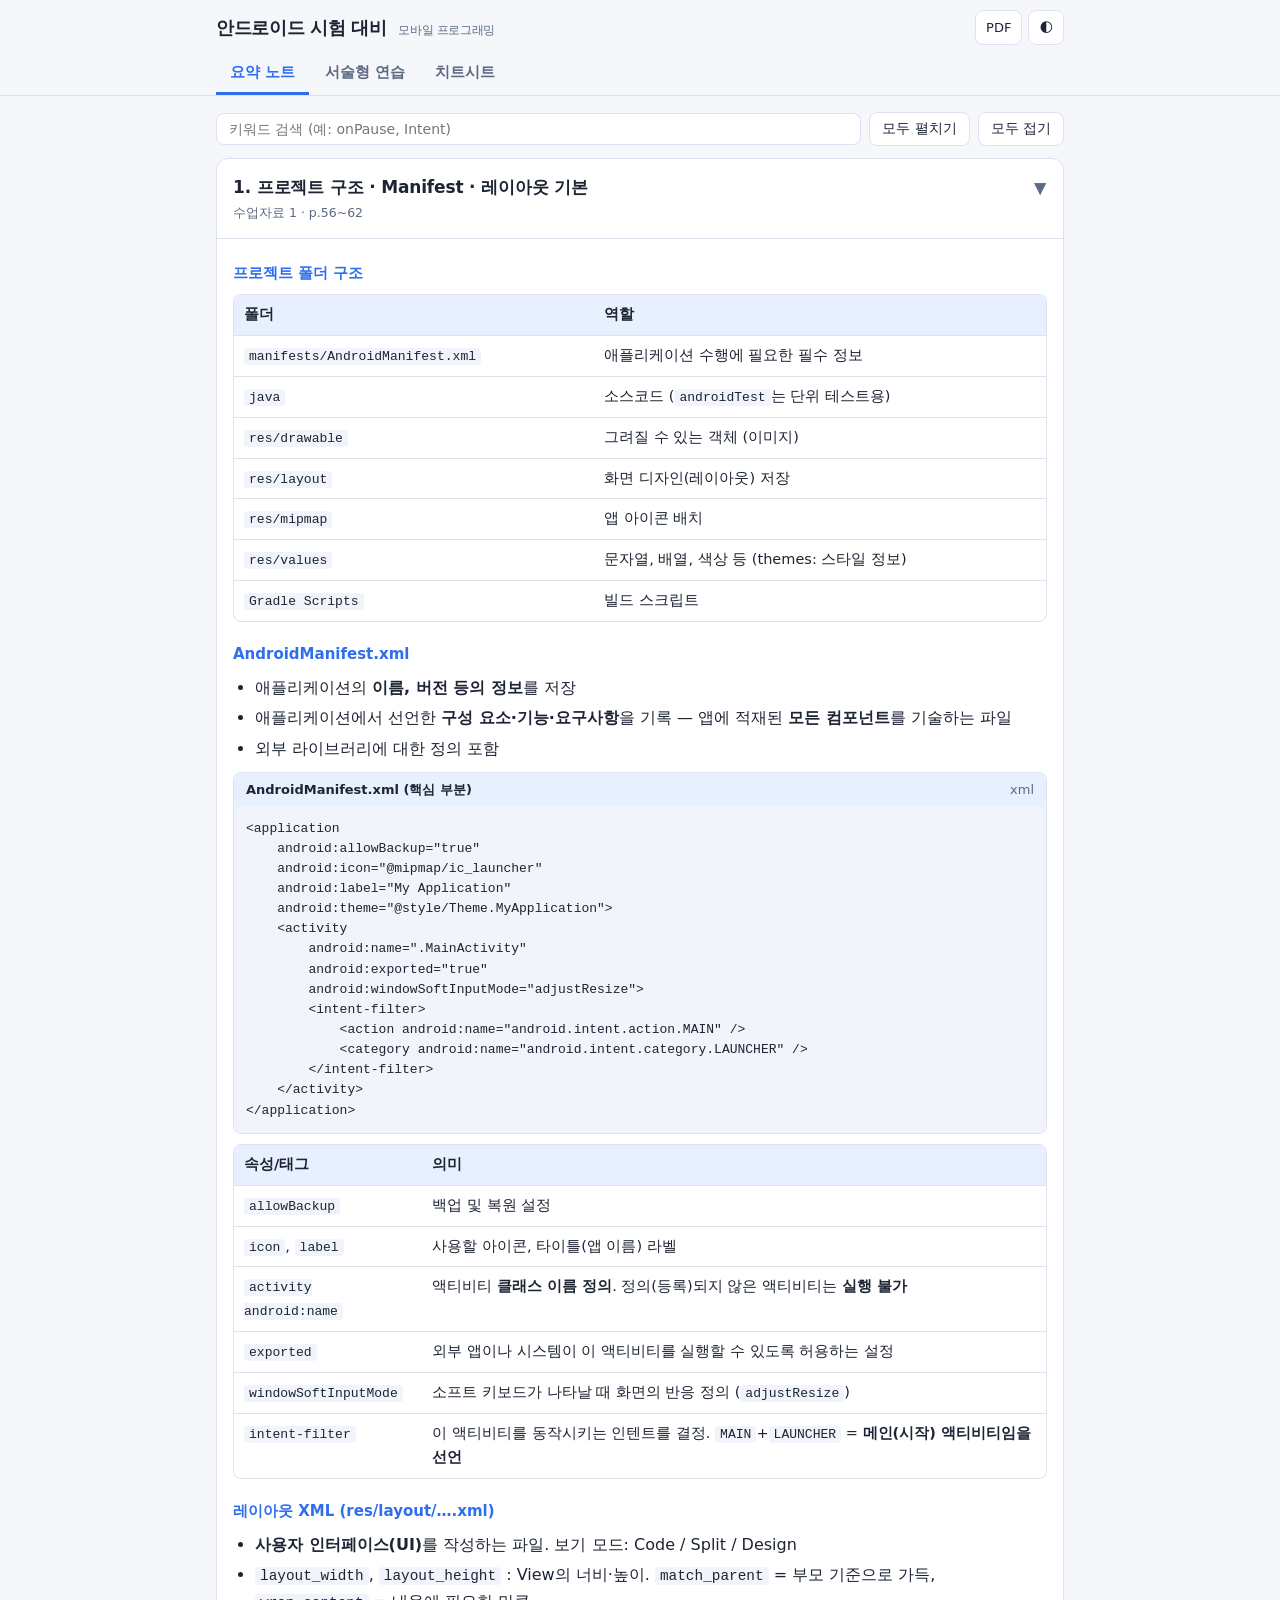
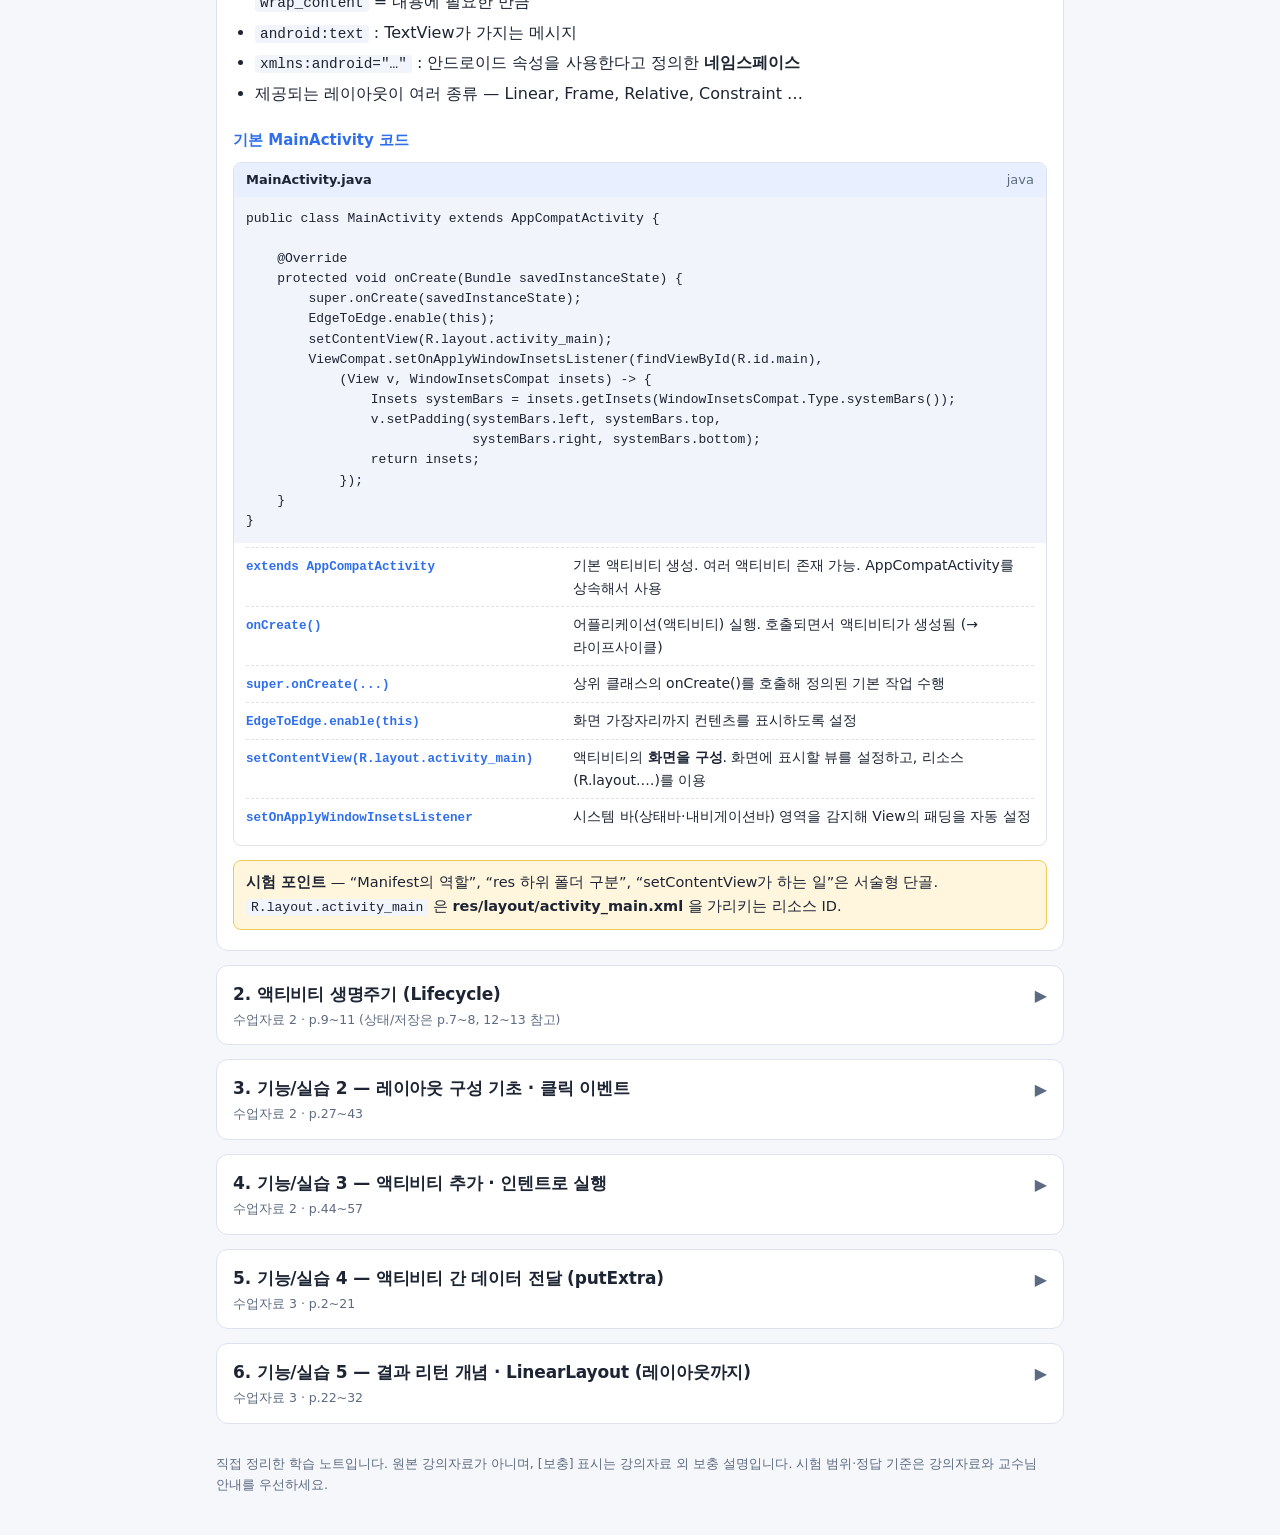
==== index.html @ cc0c8a9b "feat: 안드로이드 시험 대비 웹앱과 PDF 추가 Co-Authored-By: Claude Sonnet 5.5 <noreply@anthropic.com>" ====
<!doctype html>
<html lang="ko">
<head>
  <meta charset="utf-8">
  <meta name="viewport" content="width=device-width, initial-scale=1">
  <title>안드로이드 시험 대비 노트</title>
  <meta name="description" content="모바일 프로그래밍 서술형 시험 대비: 요약 노트, 서술형 연습, 치트시트">
  <link rel="stylesheet" href="css/style.css">
</head>
<body>
  <header class="top">
    <div class="top-inner">
      <div class="top-row">
        <h1>안드로이드 시험 대비 <small>모바일 프로그래밍</small></h1>
        <div class="tools">
          <a href="android-exam-study.pdf" target="_blank" rel="noopener">PDF</a>
          <button id="theme" type="button" aria-label="테마 전환">🌓</button>
        </div>
      </div>
      <nav class="tabs" role="tablist">
        <button class="tab" role="tab" data-tab="notes" aria-selected="true">요약 노트</button>
        <button class="tab" role="tab" data-tab="quiz" aria-selected="false">서술형 연습</button>
        <button class="tab" role="tab" data-tab="cheat" aria-selected="false">치트시트</button>
      </nav>
    </div>
  </header>

  <main>
    <section class="panel" id="panel-notes">
      <div class="bar">
        <input id="search" type="search" placeholder="키워드 검색 (예: onPause, Intent)" class="chip" style="flex:1;min-width:180px;cursor:text">
        <button class="chip" id="expand" type="button">모두 펼치기</button>
        <button class="chip" id="collapse" type="button">모두 접기</button>
      </div>
      <div id="notes-list"></div>
    </section>

    <section class="panel" id="panel-quiz" hidden>
      <div class="bar">
        <select id="q-topic" aria-label="주제 선택"></select>
        <button class="chip" data-filter="all" aria-pressed="true" type="button">전체</button>
        <button class="chip" data-filter="todo" aria-pressed="false" type="button">안 푼 것</button>
        <button class="chip" data-filter="bad" aria-pressed="false" type="button">헷갈림</button>
        <button class="chip" data-filter="ok" aria-pressed="false" type="button">이해함</button>
        <button class="chip" id="shuffle" type="button">섞기</button>
        <span class="stats" id="stats"></span>
      </div>
      <div id="q-list"></div>
      <div class="bar" style="justify-content:flex-end"><button class="chip" id="reset" type="button">기록 초기화</button></div>
    </section>

    <section class="panel" id="panel-cheat" hidden>
      <div id="cheat-list"></div>
    </section>
  </main>

  <p class="foot">직접 정리한 학습 노트입니다. 원본 강의자료가 아니며, [보충] 표시는 강의자료 외 보충 설명입니다. 시험 범위·정답 기준은 강의자료와 교수님 안내를 우선하세요.</p>

  <script src="js/content.js"></script>
  <script src="js/render.js"></script>
  <script src="js/app.js"></script>
</body>
</html>
---- css/style.css ----
:root {
  --bg: #f6f7fb;
  --card: #ffffff;
  --ink: #1d2433;
  --muted: #5d6b82;
  --line: #dde2ee;
  --brand: #2f6fed;
  --brand-ink: #ffffff;
  --brand-soft: #e8f0ff;
  --ok: #1f9d55;
  --ok-soft: #e3f6ea;
  --bad: #d64545;
  --bad-soft: #fde8e8;
  --warn-soft: #fff6dd;
  --warn-line: #f0c75a;
  --code-bg: #f1f4fa;
  --blue: #cfe0ff;
  --green: #cdeec5;
  --orange: #ffd2b3;
  --radius: 12px;
}
:root[data-theme="dark"] {
  --bg: #0f1420;
  --card: #171e2e;
  --ink: #e6ebf5;
  --muted: #98a6c0;
  --line: #2a3550;
  --brand: #6b9bff;
  --brand-ink: #0b1220;
  --brand-soft: #1d2a4a;
  --ok: #54d08a;
  --ok-soft: #14301f;
  --bad: #ff7a7a;
  --bad-soft: #3a1b1b;
  --warn-soft: #34290d;
  --warn-line: #8a6d1a;
  --code-bg: #0e1424;
  --blue: #27407a;
  --green: #285a2b;
  --orange: #6b3d1c;
}
@media (prefers-color-scheme: dark) {
  :root:not([data-theme="light"]) {
    --bg: #0f1420;
    --card: #171e2e;
    --ink: #e6ebf5;
    --muted: #98a6c0;
    --line: #2a3550;
    --brand: #6b9bff;
    --brand-ink: #0b1220;
    --brand-soft: #1d2a4a;
    --ok: #54d08a;
    --ok-soft: #14301f;
    --bad: #ff7a7a;
    --bad-soft: #3a1b1b;
    --warn-soft: #34290d;
    --warn-line: #8a6d1a;
    --code-bg: #0e1424;
    --blue: #27407a;
    --green: #285a2b;
    --orange: #6b3d1c;
  }
}

* { box-sizing: border-box; }
html { -webkit-text-size-adjust: 100%; }
body {
  margin: 0;
  background: var(--bg);
  color: var(--ink);
  font-family: "Pretendard", "Apple SD Gothic Neo", "Malgun Gothic", "Noto Sans KR", system-ui, sans-serif;
  line-height: 1.65;
  font-size: 16px;
  word-break: keep-all;
  overflow-wrap: break-word;
}
code, pre { font-family: "JetBrains Mono", "D2Coding", Consolas, "Courier New", monospace; }
code { background: var(--code-bg); padding: 1px 5px; border-radius: 4px; font-size: 0.9em; word-break: break-word; }

.top {
  position: sticky; top: 0; z-index: 10;
  background: color-mix(in srgb, var(--bg) 90%, transparent);
  backdrop-filter: blur(8px);
  border-bottom: 1px solid var(--line);
}
.top-inner { max-width: 880px; margin: 0 auto; padding: 10px 16px 0; }
.top-row { display: flex; align-items: center; justify-content: space-between; gap: 8px; }
h1 { font-size: 18px; margin: 0; letter-spacing: -0.02em; }
h1 small { color: var(--muted); font-weight: 500; font-size: 12px; margin-left: 6px; white-space: nowrap; }
@media (max-width: 420px) { h1 small { display: none; } }
.tools { display: flex; gap: 6px; }
.tools a, .tools button {
  border: 1px solid var(--line); background: var(--card); color: var(--ink);
  padding: 6px 10px; border-radius: 8px; font-size: 13px; cursor: pointer; text-decoration: none; font-family: inherit;
}
.tabs { display: flex; gap: 2px; margin-top: 8px; overflow-x: auto; scrollbar-width: none; }
.tabs::-webkit-scrollbar { display: none; }
.tab {
  border: 0; background: none; color: var(--muted); padding: 10px 14px; font-size: 15px; font-weight: 600;
  border-bottom: 3px solid transparent; cursor: pointer; white-space: nowrap; font-family: inherit;
}
.tab[aria-selected="true"] { color: var(--brand); border-bottom-color: var(--brand); }

main { max-width: 880px; margin: 0 auto; padding: 16px; }
.panel[hidden] { display: none; }

.card {
  background: var(--card); border: 1px solid var(--line); border-radius: var(--radius);
  margin: 0 0 14px; overflow: hidden;
}
.card > summary, .card-head {
  list-style: none; cursor: pointer; padding: 14px 16px; display: flex; gap: 10px; align-items: flex-start; justify-content: space-between;
}
.card > summary::-webkit-details-marker { display: none; }
.card h3 { margin: 0; font-size: 17px; letter-spacing: -0.01em; }
.card .src { color: var(--muted); font-size: 12.5px; margin-top: 2px; }
.chev { transition: transform 0.15s; color: var(--muted); flex: none; margin-top: 3px; }
details[open] > summary .chev { transform: rotate(90deg); }
.card-body { padding: 2px 16px 16px; border-top: 1px solid var(--line); }

h4 { margin: 20px 0 8px; font-size: 15px; color: var(--brand); }
ul, ol { padding-left: 22px; margin: 6px 0; }
li { margin: 4px 0; }

.tbl-wrap { overflow-x: auto; margin: 8px 0; border: 1px solid var(--line); border-radius: 8px; }
table { border-collapse: collapse; width: 100%; font-size: 14.5px; }
th, td { padding: 8px 10px; text-align: left; vertical-align: top; border-bottom: 1px solid var(--line); }
th { background: var(--brand-soft); font-weight: 600; white-space: nowrap; }
tr:last-child td { border-bottom: 0; }

.tip { background: var(--warn-soft); border: 1px solid var(--warn-line); border-radius: 8px; padding: 10px 12px; margin: 14px 0 4px; font-size: 14.5px; }
.steps { counter-reset: s; list-style: none; padding-left: 0; }
.steps li { counter-increment: s; position: relative; padding-left: 34px; }
.steps li::before {
  content: counter(s); position: absolute; left: 0; top: 1px; width: 24px; height: 24px; border-radius: 50%;
  background: var(--brand); color: var(--brand-ink); font-size: 13px; font-weight: 700; display: grid; place-items: center;
}

.codeblock { border: 1px solid var(--line); border-radius: 8px; margin: 10px 0; overflow: hidden; }
.code-title { display: flex; justify-content: space-between; padding: 6px 12px; background: var(--brand-soft); font-size: 13px; font-weight: 600; }
.code-title span { color: var(--muted); font-weight: 500; }
pre { margin: 0; padding: 12px; background: var(--code-bg); overflow-x: auto; font-size: 13px; line-height: 1.55; }
pre code { background: none; padding: 0; font-size: inherit; word-break: normal; }
.notes { margin: 0; padding: 4px 12px 10px; font-size: 14px; }
.notes > div { display: grid; grid-template-columns: minmax(0, 40%) 1fr; gap: 4px 12px; padding: 6px 0; border-top: 1px dashed var(--line); }
.notes dt, .notes dd { margin: 0; }
.notes dt code { background: none; padding: 0; color: var(--brand); font-weight: 600; }
@media (max-width: 560px) { .notes > div { grid-template-columns: 1fr; } }

.diagram { margin: 8px 0; text-align: center; }
svg.lc { width: 100%; max-width: 600px; height: auto; }
.lc-line path { fill: none; stroke: var(--muted); stroke-width: 1.4; }
.lc-arrow-head { fill: var(--muted); }
.lc-box { fill: var(--card); stroke: var(--muted); stroke-width: 1.2; }
.lc-blue { fill: var(--blue); stroke: var(--brand); stroke-width: 1.2; }
.lc-green { fill: var(--green); stroke: var(--ok); stroke-width: 1.2; }
.lc-orange { fill: var(--orange); stroke: #d9822b; stroke-width: 1.2; }
.lc-text text { fill: var(--ink); font-size: 12.5px; font-weight: 600; }
.lc-text .lc-fn { font-weight: 500; font-family: Consolas, monospace; font-size: 12.5px; }
.lc-label text { fill: var(--muted); font-size: 11.5px; }

/* 퀴즈 */
.bar { display: flex; flex-wrap: wrap; gap: 8px; align-items: center; margin-bottom: 12px; }
select, .chip, .btn, textarea {
  font-family: inherit; font-size: 14px; color: var(--ink); background: var(--card);
  border: 1px solid var(--line); border-radius: 8px;
}
select { padding: 8px 10px; }
.chip { padding: 7px 12px; cursor: pointer; }
.chip[aria-pressed="true"] { background: var(--brand); color: var(--brand-ink); border-color: var(--brand); }
.btn { padding: 8px 14px; cursor: pointer; font-weight: 600; }
.btn.primary { background: var(--brand); color: var(--brand-ink); border-color: var(--brand); }
.btn.ok { background: var(--ok-soft); border-color: var(--ok); color: var(--ok); }
.btn.bad { background: var(--bad-soft); border-color: var(--bad); color: var(--bad); }
.btn.on { outline: 2px solid currentColor; }
.stats { color: var(--muted); font-size: 13.5px; margin-left: auto; }

.q { padding: 14px 16px; }
.q-head { display: flex; justify-content: space-between; gap: 8px; align-items: flex-start; }
.q-num { font-size: 12.5px; color: var(--muted); }
.q-text { margin: 4px 0 10px; font-weight: 600; white-space: pre-wrap; }
.badge { font-size: 12px; padding: 2px 8px; border-radius: 99px; background: var(--brand-soft); color: var(--brand); white-space: nowrap; }
.badge.ok { background: var(--ok-soft); color: var(--ok); }
.badge.bad { background: var(--bad-soft); color: var(--bad); }
textarea { width: 100%; min-height: 96px; padding: 10px; resize: vertical; line-height: 1.55; }
.q-actions { display: flex; flex-wrap: wrap; gap: 8px; margin-top: 10px; }
.answer { margin-top: 12px; border-top: 1px dashed var(--line); padding-top: 12px; }
.answer h5 { margin: 0 0 6px; font-size: 13.5px; color: var(--muted); }
.model { background: var(--brand-soft); border-radius: 8px; padding: 10px 12px; white-space: pre-wrap; font-size: 14.5px; }
.checks { list-style: none; padding: 0; margin: 6px 0 0; }
.checks label { display: flex; gap: 8px; align-items: flex-start; cursor: pointer; padding: 4px 0; font-size: 14.5px; }
.checks input { margin-top: 5px; accent-color: var(--brand); }
.empty { text-align: center; color: var(--muted); padding: 40px 0; }

.cheat { margin-bottom: 14px; }
.foot { max-width: 880px; margin: 0 auto; padding: 0 16px 40px; color: var(--muted); font-size: 12.5px; }
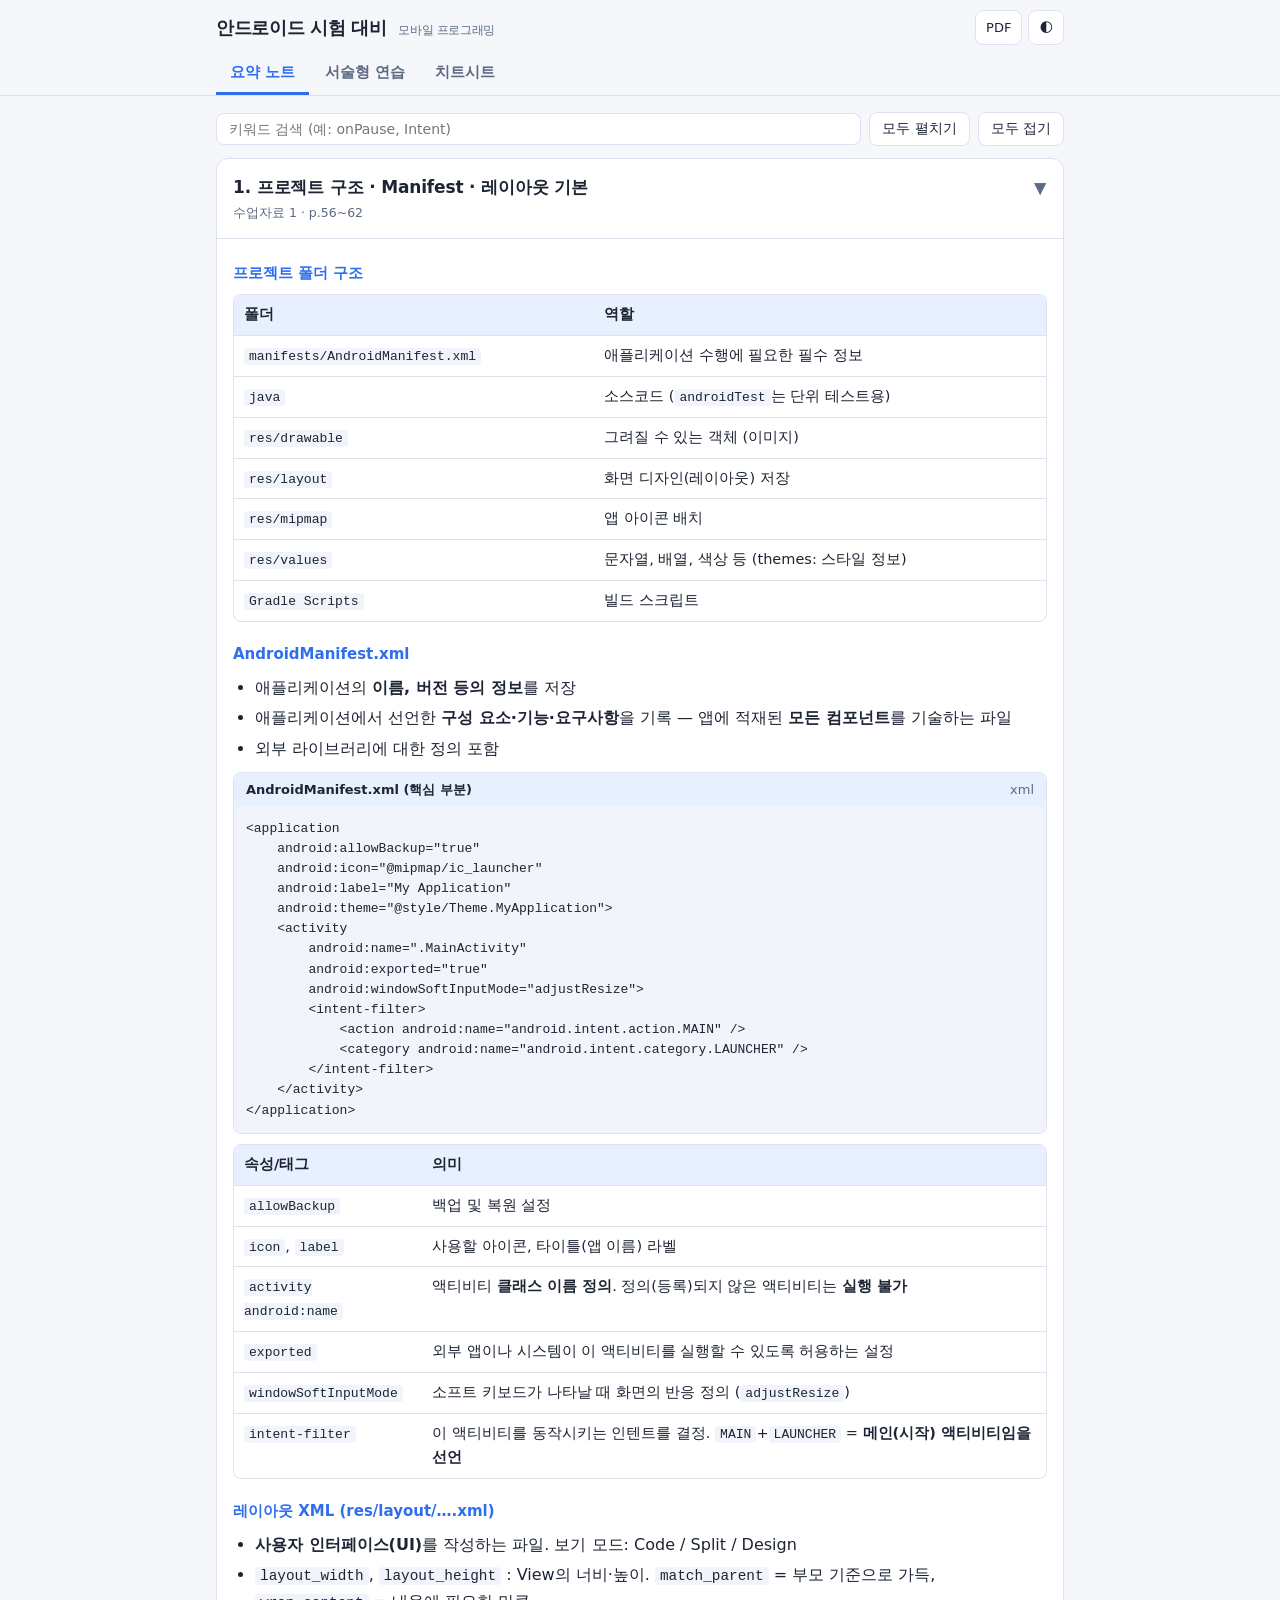
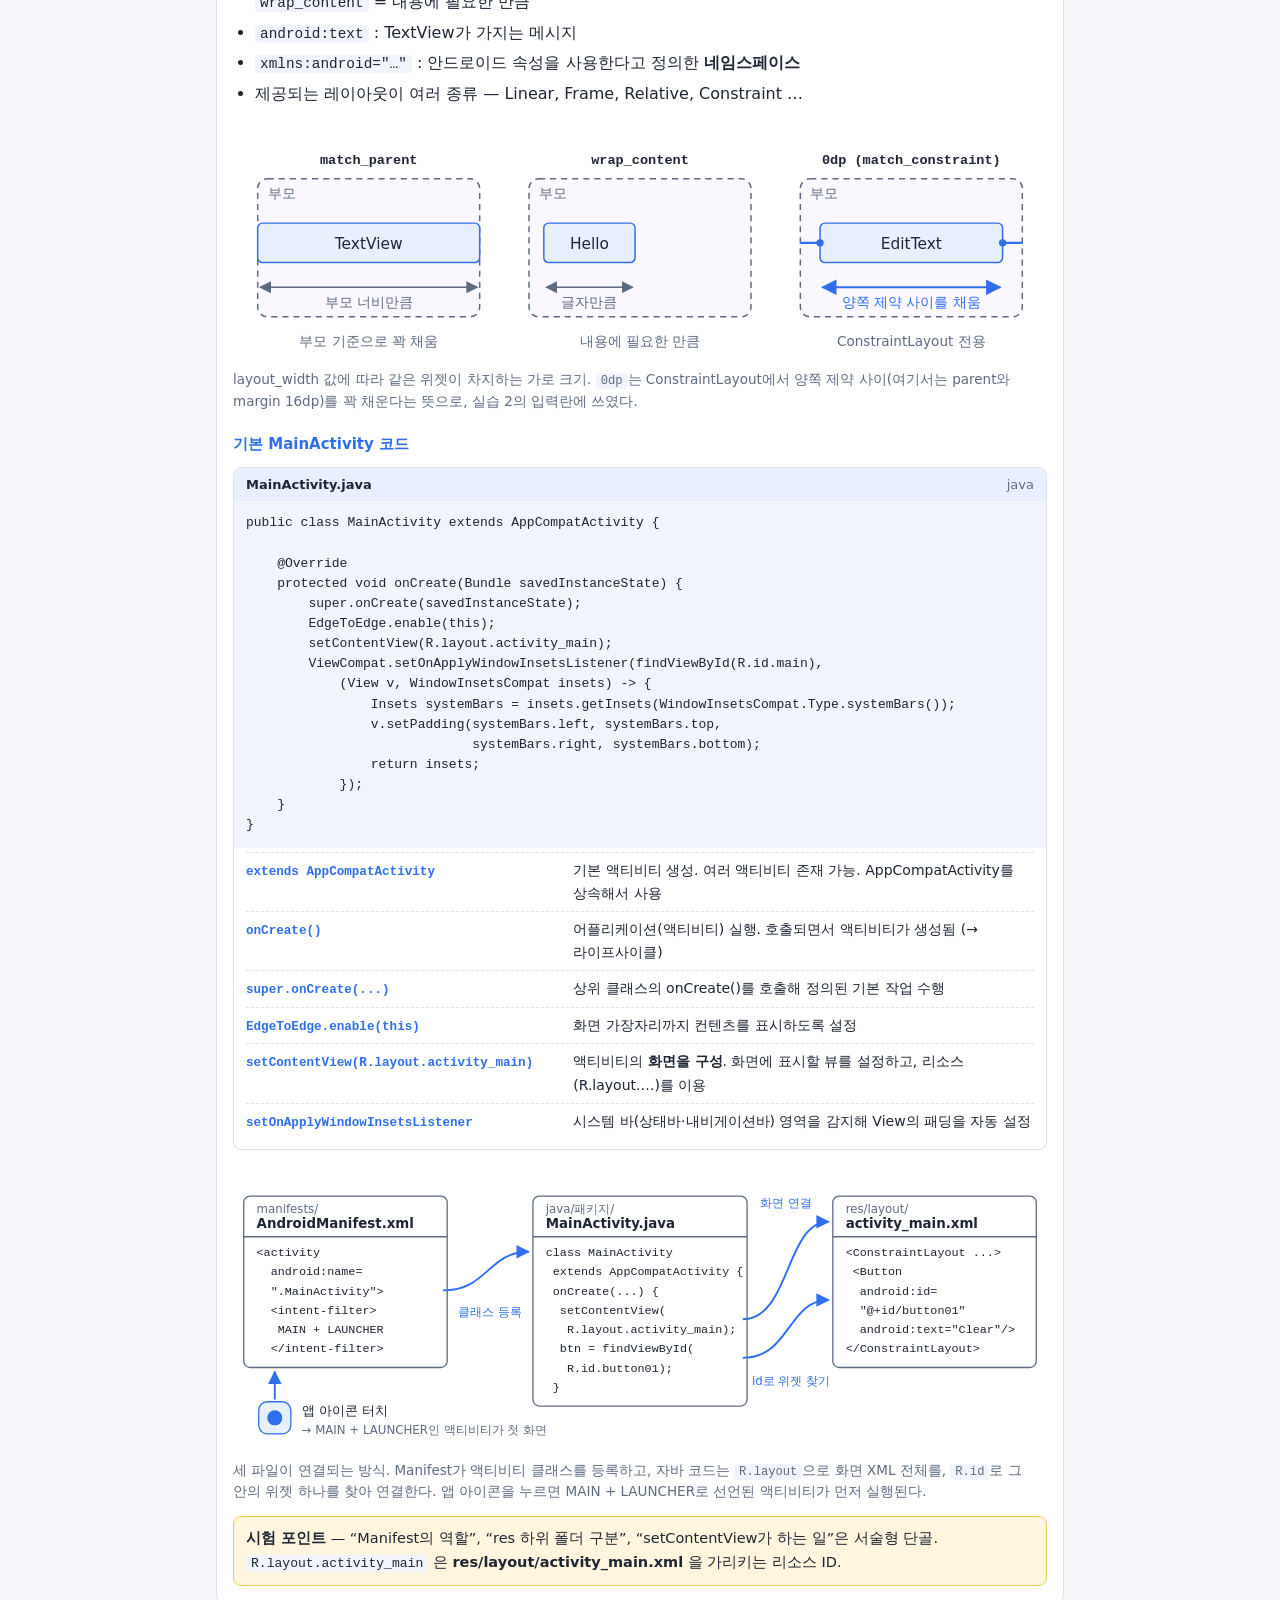
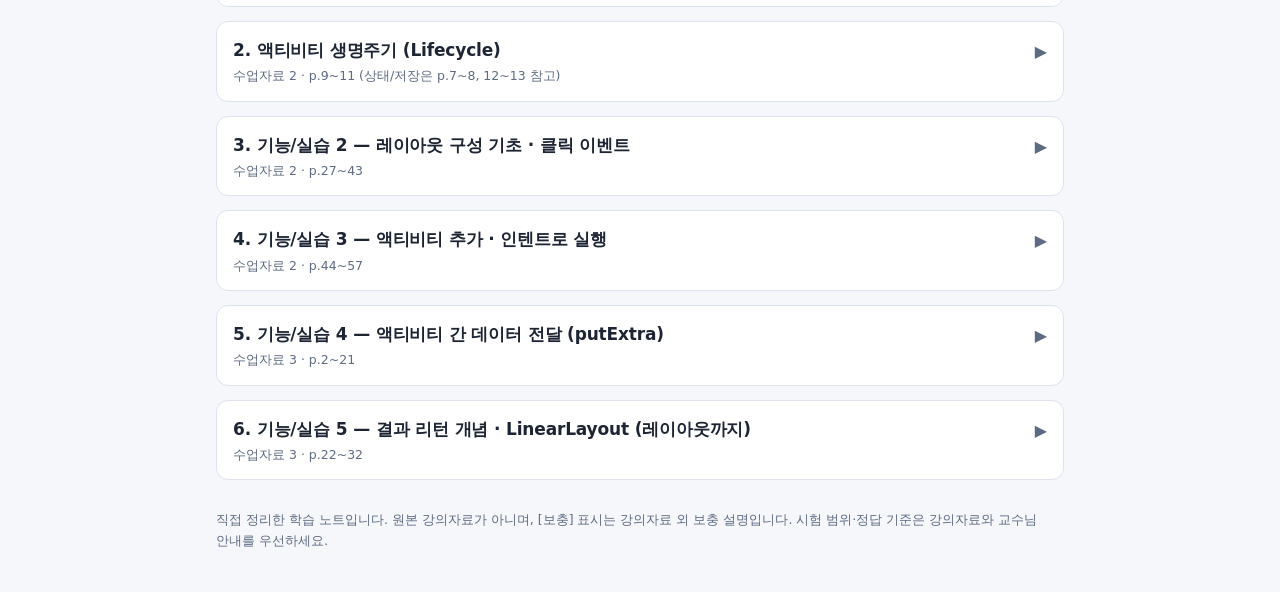
==== commit aef422b7: "feat: 개념 그림 10개와 생명주기 시뮬레이터 추가, 내용 검토 반영 - 실습 5 레이아웃을 자료대로 수정 (중첩 LinearLayout, TextView 2개) - 자료 밖 " ====
--- a/index.html
+++ b/index.html
@@ -57,6 +57,7 @@
   <p class="foot">직접 정리한 학습 노트입니다. 원본 강의자료가 아니며, [보충] 표시는 강의자료 외 보충 설명입니다. 시험 범위·정답 기준은 강의자료와 교수님 안내를 우선하세요.</p>
 
   <script src="js/content.js"></script>
+  <script src="js/diagrams.js"></script>
   <script src="js/render.js"></script>
   <script src="js/app.js"></script>
 </body>
--- a/css/style.css
+++ b/css/style.css
@@ -17,6 +17,8 @@
   --blue: #cfe0ff;
   --green: #cdeec5;
   --orange: #ffd2b3;
+  --screen: #fbf8ff;
+  --mbtn: #6750a4;
   --radius: 12px;
 }
 :root[data-theme="dark"] {
@@ -38,6 +40,8 @@
   --blue: #27407a;
   --green: #285a2b;
   --orange: #6b3d1c;
+  --screen: #1c2335;
+  --mbtn: #7c66c9;
 }
 @media (prefers-color-scheme: dark) {
   :root:not([data-theme="light"]) {
@@ -59,6 +63,8 @@
     --blue: #27407a;
     --green: #285a2b;
     --orange: #6b3d1c;
+    --screen: #1c2335;
+    --mbtn: #7c66c9;
   }
 }
 
@@ -147,17 +153,74 @@
 .notes dt code { background: none; padding: 0; color: var(--brand); font-weight: 600; }
 @media (max-width: 560px) { .notes > div { grid-template-columns: 1fr; } }
 
-.diagram { margin: 8px 0; text-align: center; }
-svg.lc { width: 100%; max-width: 600px; height: auto; }
-.lc-line path { fill: none; stroke: var(--muted); stroke-width: 1.4; }
-.lc-arrow-head { fill: var(--muted); }
-.lc-box { fill: var(--card); stroke: var(--muted); stroke-width: 1.2; }
-.lc-blue { fill: var(--blue); stroke: var(--brand); stroke-width: 1.2; }
-.lc-green { fill: var(--green); stroke: var(--ok); stroke-width: 1.2; }
-.lc-orange { fill: var(--orange); stroke: #d9822b; stroke-width: 1.2; }
-.lc-text text { fill: var(--ink); font-size: 12.5px; font-weight: 600; }
-.lc-text .lc-fn { font-weight: 500; font-family: Consolas, monospace; font-size: 12.5px; }
-.lc-label text { fill: var(--muted); font-size: 11.5px; }
+.diagram { margin: 14px 0 6px; }
+.fig-scroll { overflow-x: auto; -webkit-overflow-scrolling: touch; }
+svg.dg { display: block; width: 100%; min-width: 480px; height: auto; margin: 0 auto; }
+svg.lc { max-width: 600px; }
+figcaption { font-size: 13.5px; color: var(--muted); margin-top: 6px; line-height: 1.55; }
+@media (max-width: 520px) {
+  .fig-scroll { margin: 0 -8px; padding: 0 8px; }
+  .diagram figcaption::before { content: "↔ 그림은 옆으로 밀어서 볼 수 있어요. "; color: var(--brand); }
+}
+
+/* 그림 공통 */
+.d-line { fill: none; stroke: var(--muted); stroke-width: 1.4; }
+.d-acc { fill: none; stroke: var(--brand); stroke-width: 1.8; }
+.d-badl { fill: none; stroke: var(--bad); stroke-width: 1.6; }
+.d-dash { stroke-dasharray: 5 4; }
+.d-head { fill: var(--muted); }
+.d-head-acc { fill: var(--brand); }
+.d-head-bad { fill: var(--bad); }
+.d-acc-fill { fill: var(--brand); }
+.d-box { fill: var(--card); stroke: var(--muted); stroke-width: 1.2; }
+.d-soft { fill: var(--brand-soft); stroke: var(--brand); stroke-width: 1.2; }
+.d-box-a { fill: var(--blue); stroke: var(--brand); stroke-width: 1.1; }
+.d-box-b { fill: var(--green); stroke: var(--ok); stroke-width: 1.1; }
+.d-ghost { fill: none; stroke: var(--muted); stroke-width: 1.1; stroke-dasharray: 4 3; }
+.d-faded { opacity: 0.75; }
+.d-hl { fill: var(--blue); opacity: 0.55; }
+.d-hl2 { fill: var(--green); opacity: 0.55; }
+.d-frame { fill: var(--screen); stroke: var(--muted); stroke-width: 1.2; stroke-dasharray: 5 4; }
+.d-phone { fill: var(--screen); stroke: var(--ink); stroke-width: 2; }
+.d-notch { stroke: var(--ink); stroke-width: 3; stroke-linecap: round; }
+.d-field { fill: var(--card); stroke: var(--muted); stroke-width: 1; }
+.d-lin1 { fill: none; stroke: var(--brand); stroke-width: 1.5; stroke-dasharray: 6 3; }
+.d-lin2 { fill: none; stroke: var(--ok); stroke-width: 1.5; stroke-dasharray: 6 3; }
+.d-mbtn { fill: var(--mbtn); }
+.d-mbtn-t { fill: #fff; font-size: 10px; font-weight: 600; }
+.d-xs { font-size: 8.6px; }
+.d-gray { fill: #bdbdbd; }
+.d-gray-t { fill: #1d2433; font-size: 13px; }
+.d-num circle { fill: var(--brand); }
+.d-num-t { fill: var(--brand-ink); font-size: 10.5px; font-weight: 700; }
+.d-t { fill: var(--ink); font-size: 12.5px; }
+.d-b { font-weight: 700; }
+.d-big { font-size: 16px; }
+.d-s { fill: var(--muted); font-size: 11px; }
+.d-m { fill: var(--ink); font-family: Consolas, "D2Coding", monospace; font-size: 11px; white-space: pre; }
+text.d-acc-t { fill: var(--brand); }
+text.d-bad-t { fill: var(--bad); }
+
+/* 생명주기 흐름도 + 시뮬레이터 */
+.lc-box { fill: var(--card); stroke: var(--muted); stroke-width: 1.2; transition: fill 0.25s, stroke 0.25s; }
+.lc-blue { fill: var(--blue); stroke: var(--brand); stroke-width: 1.2; transition: fill 0.25s; }
+.lc-green { fill: var(--green); stroke: var(--ok); stroke-width: 1.2; transition: fill 0.25s; }
+.lc-orange { fill: var(--orange); stroke: #d9822b; stroke-width: 1.2; transition: fill 0.25s; }
+.lc-fn { fill: var(--ink); font-family: Consolas, monospace; font-size: 12.5px; }
+.lc-state { fill: var(--ink); font-size: 12.5px; font-weight: 600; }
+.lc [data-fn].lit rect, .lc [data-fn].lit ellipse { fill: var(--brand); stroke: var(--brand); }
+.lc [data-fn].lit text { fill: var(--brand-ink); font-weight: 700; }
+.lc [data-fn].now ellipse { stroke: var(--brand); stroke-width: 3.5; }
+.lc-sim { margin-top: 10px; padding: 12px; border: 1px solid var(--line); border-radius: 10px; background: var(--bg); }
+.lc-sim:empty { display: none; }
+.sim-head { display: flex; flex-wrap: wrap; gap: 4px 12px; align-items: baseline; font-size: 14px; }
+.sim-state { color: var(--muted); font-size: 13.5px; }
+.sim-btns { display: flex; flex-wrap: wrap; gap: 6px; margin: 10px 0 8px; }
+.sim-btns .chip { font-size: 13px; padding: 6px 10px; }
+.sim-btns .chip:disabled { opacity: 0.4; cursor: not-allowed; }
+.sim-log { min-height: 24px; font-size: 14px; }
+.sim-act { font-weight: 700; margin-right: 4px; }
+.sim-none { color: var(--bad); font-size: 13px; }
 
 /* 퀴즈 */
 .bar { display: flex; flex-wrap: wrap; gap: 8px; align-items: center; margin-bottom: 12px; }
@@ -165,7 +228,7 @@
   font-family: inherit; font-size: 14px; color: var(--ink); background: var(--card);
   border: 1px solid var(--line); border-radius: 8px;
 }
-select { padding: 8px 10px; }
+select { padding: 8px 10px; max-width: 100%; min-width: 0; text-overflow: ellipsis; }
 .chip { padding: 7px 12px; cursor: pointer; }
 .chip[aria-pressed="true"] { background: var(--brand); color: var(--brand-ink); border-color: var(--brand); }
 .btn { padding: 8px 14px; cursor: pointer; font-weight: 600; }
@@ -179,6 +242,7 @@
 .q-head { display: flex; justify-content: space-between; gap: 8px; align-items: flex-start; }
 .q-num { font-size: 12.5px; color: var(--muted); }
 .q-text { margin: 4px 0 10px; font-weight: 600; white-space: pre-wrap; }
+.q-code { border: 1px solid var(--line); border-radius: 8px; margin: 0 0 10px; }
 .badge { font-size: 12px; padding: 2px 8px; border-radius: 99px; background: var(--brand-soft); color: var(--brand); white-space: nowrap; }
 .badge.ok { background: var(--ok-soft); color: var(--ok); }
 .badge.bad { background: var(--bad-soft); color: var(--bad); }
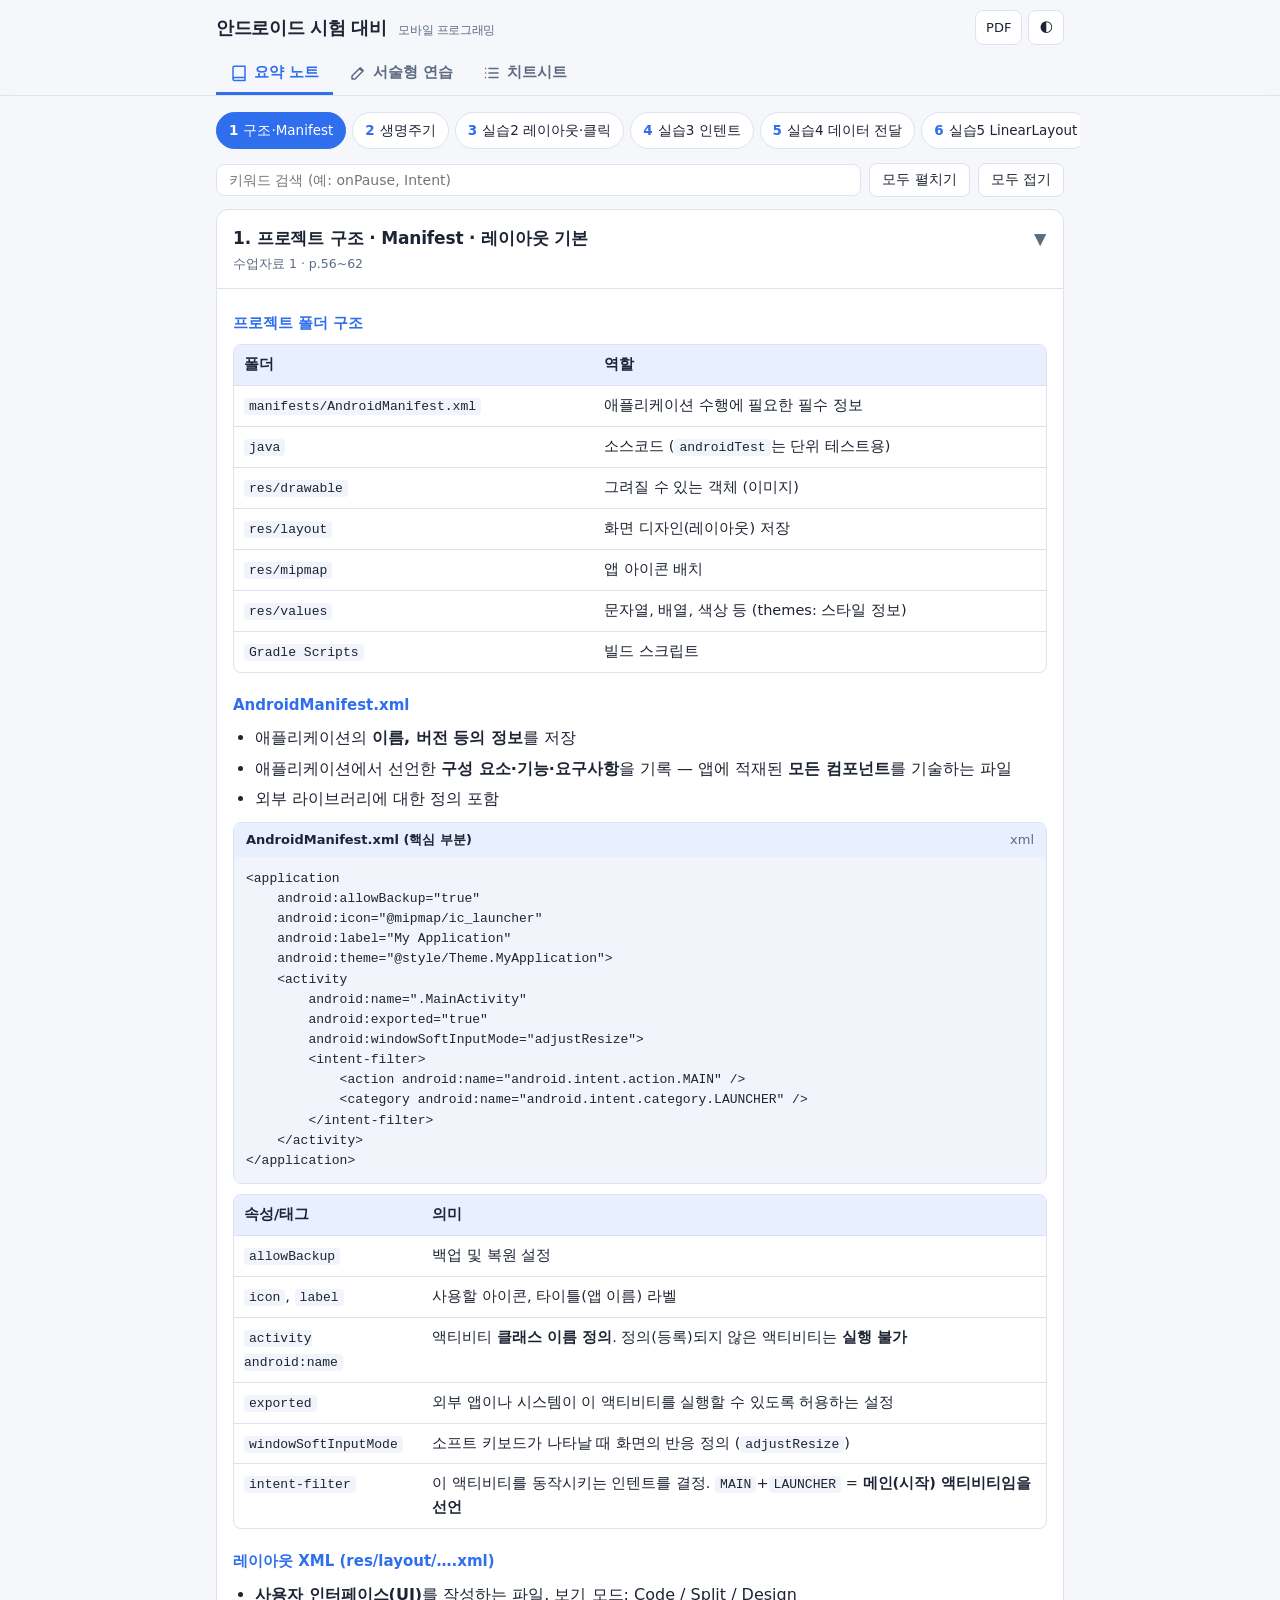
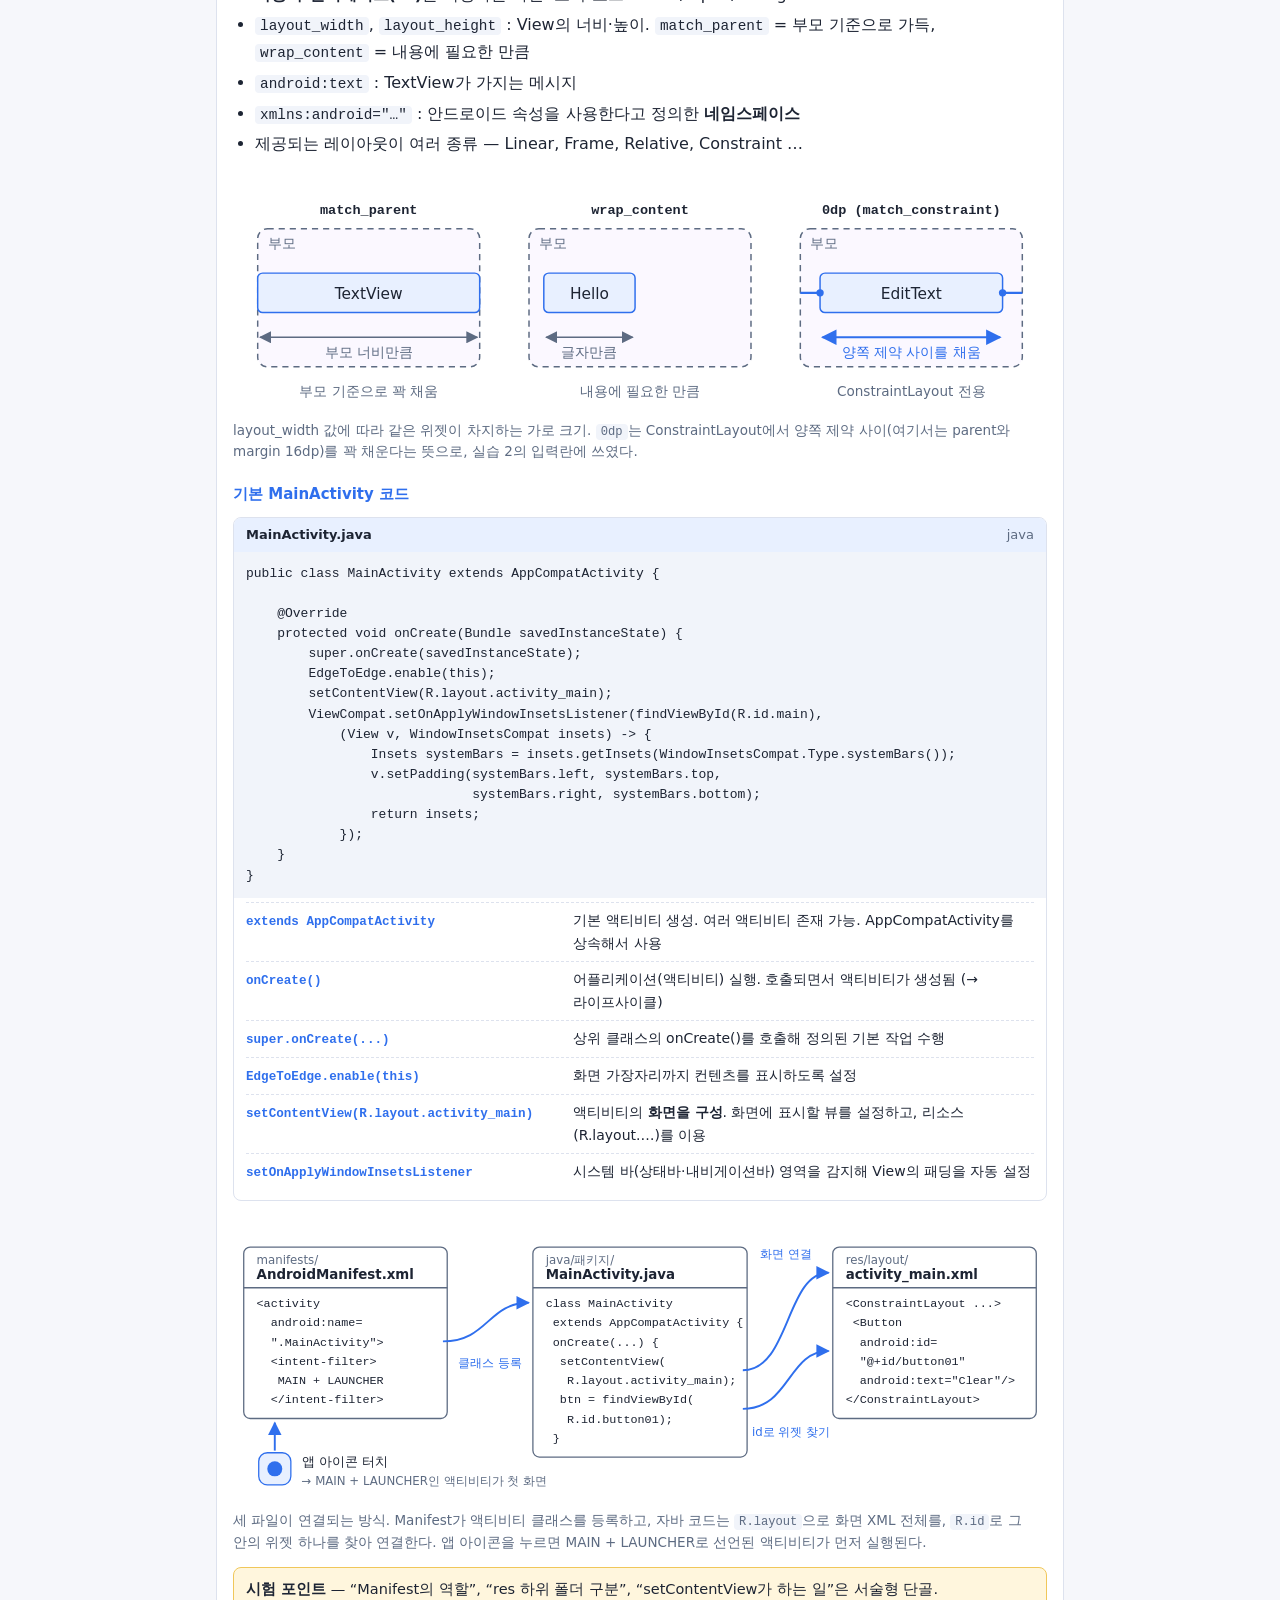
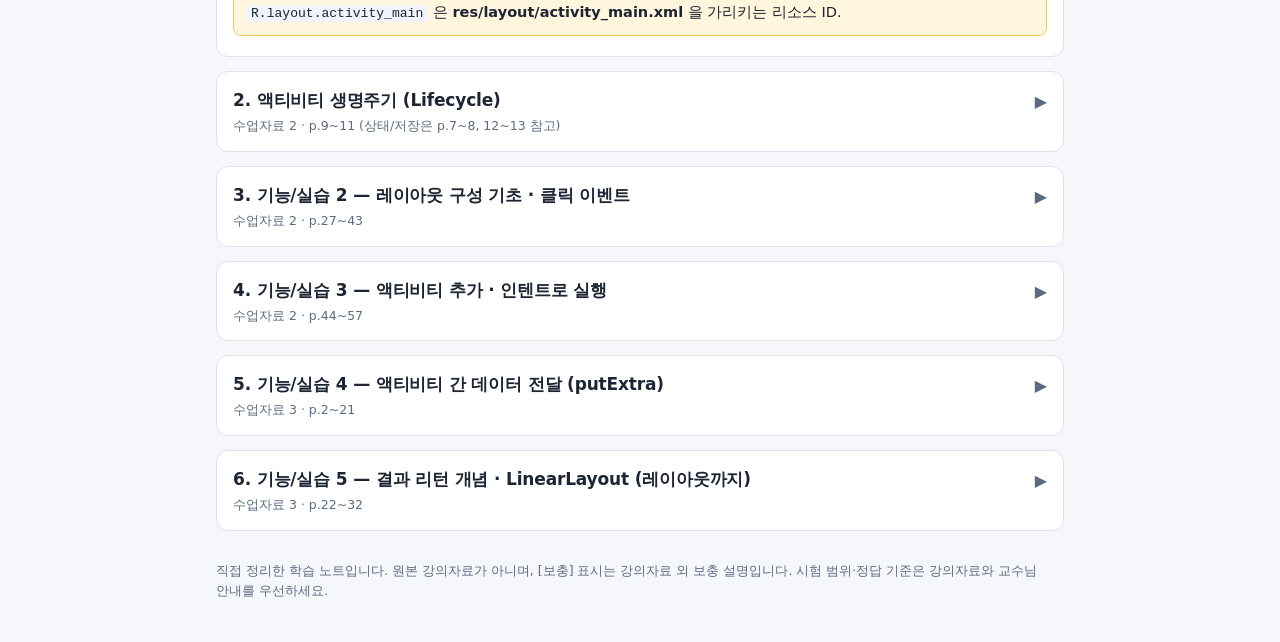
==== commit de690e70: "feat: 휴대폰에서 쓰기 좋게 개편 - 그림 10개마다 폰용 세로 배치 추가 (좁은 화면에서 자동 전환, 가로 스크롤 제거) - 하단 탭바, 주제 바로가기, 서술형 카드 모드(스" ====
--- a/index.html
+++ b/index.html
@@ -2,9 +2,18 @@
 <html lang="ko">
 <head>
   <meta charset="utf-8">
-  <meta name="viewport" content="width=device-width, initial-scale=1">
+  <meta name="viewport" content="width=device-width, initial-scale=1, viewport-fit=cover">
   <title>안드로이드 시험 대비 노트</title>
   <meta name="description" content="모바일 프로그래밍 서술형 시험 대비: 요약 노트, 서술형 연습, 치트시트">
+  <meta name="theme-color" content="#f6f7fb" media="(prefers-color-scheme: light)">
+  <meta name="theme-color" content="#0f1420" media="(prefers-color-scheme: dark)">
+  <meta name="mobile-web-app-capable" content="yes">
+  <meta name="apple-mobile-web-app-capable" content="yes">
+  <meta name="apple-mobile-web-app-status-bar-style" content="default">
+  <meta name="apple-mobile-web-app-title" content="안드 시험">
+  <link rel="manifest" href="manifest.webmanifest">
+  <link rel="icon" type="image/png" href="icons/icon-192.png">
+  <link rel="apple-touch-icon" href="icons/apple-touch-icon.png">
   <link rel="stylesheet" href="css/style.css">
 </head>
 <body>
@@ -13,31 +22,47 @@
       <div class="top-row">
         <h1>안드로이드 시험 대비 <small>모바일 프로그래밍</small></h1>
         <div class="tools">
-          <a href="android-exam-study.pdf" target="_blank" rel="noopener">PDF</a>
+          <a id="pdf-link" href="android-exam-study.pdf" target="_blank" rel="noopener">PDF</a>
           <button id="theme" type="button" aria-label="테마 전환">🌓</button>
         </div>
       </div>
-      <nav class="tabs" role="tablist">
-        <button class="tab" role="tab" data-tab="notes" aria-selected="true">요약 노트</button>
-        <button class="tab" role="tab" data-tab="quiz" aria-selected="false">서술형 연습</button>
-        <button class="tab" role="tab" data-tab="cheat" aria-selected="false">치트시트</button>
+      <nav class="tabs" role="tablist" aria-label="화면 전환">
+        <button class="tab" role="tab" data-tab="notes" aria-selected="true">
+          <svg viewBox="0 0 24 24" aria-hidden="true"><path d="M4 19.5V5a2 2 0 0 1 2-2h14v15H6a2 2 0 0 0-2 2 2 2 0 0 0 2 2h14v-4"/></svg>
+          <span>요약 노트</span>
+        </button>
+        <button class="tab" role="tab" data-tab="quiz" aria-selected="false">
+          <svg viewBox="0 0 24 24" aria-hidden="true"><path d="M4 20h4L19 9l-4-4L4 16zM14 6l4 4"/></svg>
+          <span>서술형 연습</span>
+        </button>
+        <button class="tab" role="tab" data-tab="cheat" aria-selected="false">
+          <svg viewBox="0 0 24 24" aria-hidden="true"><path d="M8 6h12M8 12h12M8 18h12M3.5 6h.01M3.5 12h.01M3.5 18h.01"/></svg>
+          <span>치트시트</span>
+        </button>
       </nav>
     </div>
   </header>
 
   <main>
     <section class="panel" id="panel-notes">
+      <nav class="topic-nav" id="topic-nav" aria-label="주제 바로가기"></nav>
       <div class="bar">
-        <input id="search" type="search" placeholder="키워드 검색 (예: onPause, Intent)" class="chip" style="flex:1;min-width:180px;cursor:text">
-        <button class="chip" id="expand" type="button">모두 펼치기</button>
-        <button class="chip" id="collapse" type="button">모두 접기</button>
+        <input id="search" type="search" placeholder="키워드 검색 (예: onPause, Intent)" class="chip search">
+        <button class="chip" id="expand" type="button"><span class="lg">모두 </span>펼치기</button>
+        <button class="chip" id="collapse" type="button"><span class="lg">모두 </span>접기</button>
       </div>
       <div id="notes-list"></div>
     </section>
 
     <section class="panel" id="panel-quiz" hidden>
       <div class="bar">
+        <div class="seg" role="group" aria-label="보기 방식">
+          <button type="button" data-mode="card" aria-pressed="false">카드</button>
+          <button type="button" data-mode="list" aria-pressed="false">목록</button>
+        </div>
         <select id="q-topic" aria-label="주제 선택"></select>
+      </div>
+      <div class="bar">
         <button class="chip" data-filter="all" aria-pressed="true" type="button">전체</button>
         <button class="chip" data-filter="todo" aria-pressed="false" type="button">안 푼 것</button>
         <button class="chip" data-filter="bad" aria-pressed="false" type="button">헷갈림</button>
@@ -51,6 +76,14 @@
 
     <section class="panel" id="panel-cheat" hidden>
       <div id="cheat-list"></div>
+      <section class="cheat downloads">
+        <h4>PDF · 앱으로 쓰기</h4>
+        <div class="dl-row">
+          <a class="btn primary" href="android-exam-study-mobile.pdf" target="_blank" rel="noopener">휴대폰용 PDF</a>
+          <a class="btn" href="android-exam-study.pdf" target="_blank" rel="noopener">A4 인쇄용 PDF</a>
+        </div>
+        <p>브라우저 메뉴에서 <b>홈 화면에 추가</b>를 누르면 앱처럼 열리고, 한 번 열어 둔 뒤에는 인터넷이 없어도 볼 수 있어요. 진행 기록과 써 둔 답안은 이 기기 브라우저에만 저장돼요.</p>
+      </section>
     </section>
   </main>
 
--- a/css/style.css
+++ b/css/style.css
@@ -104,7 +104,9 @@
 .tab {
   border: 0; background: none; color: var(--muted); padding: 10px 14px; font-size: 15px; font-weight: 600;
   border-bottom: 3px solid transparent; cursor: pointer; white-space: nowrap; font-family: inherit;
-}
+  display: inline-flex; align-items: center; gap: 6px;
+}
+.tab svg { width: 18px; height: 18px; flex: none; fill: none; stroke: currentColor; stroke-width: 2; stroke-linecap: round; stroke-linejoin: round; }
 .tab[aria-selected="true"] { color: var(--brand); border-bottom-color: var(--brand); }
 
 main { max-width: 880px; margin: 0 auto; padding: 16px; }
@@ -154,23 +156,26 @@
 @media (max-width: 560px) { .notes > div { grid-template-columns: 1fr; } }
 
 .diagram { margin: 14px 0 6px; }
-.fig-scroll { overflow-x: auto; -webkit-overflow-scrolling: touch; }
-svg.dg { display: block; width: 100%; min-width: 480px; height: auto; margin: 0 auto; }
-svg.lc { max-width: 600px; }
+.fig-n { display: none; }
+svg.dg { display: block; width: 100%; height: auto; margin: 0 auto; }
+.fig-w svg.lc { max-width: 600px; }
+.fig-n svg.dg { max-width: 440px; }
 figcaption { font-size: 13.5px; color: var(--muted); margin-top: 6px; line-height: 1.55; }
-@media (max-width: 520px) {
-  .fig-scroll { margin: 0 -8px; padding: 0 8px; }
-  .diagram figcaption::before { content: "↔ 그림은 옆으로 밀어서 볼 수 있어요. "; color: var(--brand); }
+@media (max-width: 640px) {
+  .fig-w { display: none; }
+  .fig-n { display: block; }
 }
 
 /* 그림 공통 */
 .d-line { fill: none; stroke: var(--muted); stroke-width: 1.4; }
 .d-acc { fill: none; stroke: var(--brand); stroke-width: 1.8; }
 .d-badl { fill: none; stroke: var(--bad); stroke-width: 1.6; }
+.d-okl { fill: none; stroke: var(--ok); stroke-width: 1.8; }
 .d-dash { stroke-dasharray: 5 4; }
 .d-head { fill: var(--muted); }
 .d-head-acc { fill: var(--brand); }
 .d-head-bad { fill: var(--bad); }
+.d-head-ok { fill: var(--ok); }
 .d-acc-fill { fill: var(--brand); }
 .d-box { fill: var(--card); stroke: var(--muted); stroke-width: 1.2; }
 .d-soft { fill: var(--brand-soft); stroke: var(--brand); stroke-width: 1.2; }
@@ -200,6 +205,7 @@
 .d-m { fill: var(--ink); font-family: Consolas, "D2Coding", monospace; font-size: 11px; white-space: pre; }
 text.d-acc-t { fill: var(--brand); }
 text.d-bad-t { fill: var(--bad); }
+text.d-ok-t { fill: var(--ok); }
 
 /* 생명주기 흐름도 + 시뮬레이터 */
 .lc-box { fill: var(--card); stroke: var(--muted); stroke-width: 1.2; transition: fill 0.25s, stroke 0.25s; }
@@ -258,3 +264,89 @@
 
 .cheat { margin-bottom: 14px; }
 .foot { max-width: 880px; margin: 0 auto; padding: 0 16px 40px; color: var(--muted); font-size: 12.5px; }
+
+/* 주제 바로가기 */
+.topic-nav {
+  position: sticky; top: var(--top-h, 96px); z-index: 9;
+  display: flex; gap: 6px; overflow-x: auto; scrollbar-width: none;
+  margin: -8px -16px 6px; padding: 8px 16px; background: var(--bg);
+}
+.topic-nav::-webkit-scrollbar { display: none; }
+.topic-nav button {
+  flex: none; border: 1px solid var(--line); background: var(--card); color: var(--ink);
+  border-radius: 99px; padding: 6px 12px; font: inherit; font-size: 13.5px; cursor: pointer; white-space: nowrap;
+}
+.topic-nav .n { color: var(--brand); font-weight: 700; margin-right: 5px; }
+.topic-nav button.on { background: var(--brand); color: var(--brand-ink); border-color: var(--brand); }
+.topic-nav button.on .n { color: inherit; }
+#notes-list details { scroll-margin-top: calc(var(--top-h, 96px) + 56px); }
+.search { flex: 1; min-width: 180px; cursor: text; }
+
+/* 서술형: 카드/목록 전환, 카드 넘기기 */
+.seg { display: inline-flex; border: 1px solid var(--line); border-radius: 8px; overflow: hidden; flex: none; }
+.seg button { border: 0; background: var(--card); color: var(--muted); padding: 7px 14px; font: inherit; font-size: 14px; font-weight: 600; cursor: pointer; }
+.seg button + button { border-left: 1px solid var(--line); }
+.seg button[aria-pressed="true"] { background: var(--brand); color: var(--brand-ink); }
+#q-topic { flex: 1; }
+.qprog { height: 4px; background: var(--line); border-radius: 99px; overflow: hidden; margin: 0 0 10px; }
+.qprog i { display: block; height: 100%; background: var(--brand); transition: width 0.2s; }
+.qnav { display: flex; align-items: center; gap: 10px; margin: 0 0 14px; }
+.qnav .btn { flex: 1; min-height: 46px; font-size: 15px; }
+.qnav .btn:disabled { opacity: 0.4; cursor: default; }
+.qnav .pos { min-width: 64px; text-align: center; color: var(--muted); font-size: 14px; font-variant-numeric: tabular-nums; }
+.draft > summary { list-style: none; cursor: pointer; color: var(--brand); font-size: 14px; font-weight: 600; padding: 4px 0; }
+.draft > summary::-webkit-details-marker { display: none; }
+.draft > summary::before { content: "▸ "; }
+.draft[open] > summary::before { content: "▾ "; }
+.draft textarea { margin-top: 6px; }
+.q-actions.grade .btn { flex: 1; }
+
+/* PDF · 앱 안내 */
+.downloads p { color: var(--muted); font-size: 14px; margin: 10px 0 0; }
+.dl-row { display: flex; flex-wrap: wrap; gap: 8px; }
+.dl-row .btn { text-decoration: none; display: inline-flex; align-items: center; }
+
+/* 폰 화면 */
+@media screen and (max-width: 640px) {
+  body { padding-bottom: calc(64px + env(safe-area-inset-bottom)); -webkit-tap-highlight-color: transparent; }
+  .top { backdrop-filter: none; background: var(--bg); }
+  .top-inner {
+    padding: calc(8px + env(safe-area-inset-top)) max(12px, env(safe-area-inset-right)) 8px max(12px, env(safe-area-inset-left));
+  }
+  h1 { font-size: 17px; }
+  .tools a, .tools button { padding: 7px 11px; font-size: 14px; }
+
+  .tabs {
+    position: fixed; left: 0; right: 0; bottom: 0; z-index: 30; margin: 0; gap: 0; overflow: visible;
+    background: var(--card); border-top: 1px solid var(--line); box-shadow: 0 -4px 16px rgb(0 0 0 / 6%);
+    padding: 0 env(safe-area-inset-right) env(safe-area-inset-bottom) env(safe-area-inset-left);
+  }
+  .tab {
+    flex: 1; flex-direction: column; justify-content: center; gap: 2px; padding: 7px 0 6px; min-height: 58px;
+    font-size: 11.5px; border-bottom: 0; border-top: 2.5px solid transparent;
+  }
+  .tab svg { width: 22px; height: 22px; }
+  .tab[aria-selected="true"] { border-top-color: var(--brand); }
+
+  main { padding: 12px max(12px, env(safe-area-inset-right)) 16px max(12px, env(safe-area-inset-left)); }
+  .topic-nav { margin: -4px -12px 4px; padding: 8px 12px; }
+  .card > summary { padding: 12px 14px; }
+  .card h3 { font-size: 16px; }
+  .card-body { padding: 2px 12px 14px; }
+  .q { padding: 14px; }
+  h4 { margin-top: 18px; }
+
+  /* 16px 미만 입력창은 iOS가 포커스 때 화면을 확대함 */
+  input, input.chip, select, textarea { font-size: 16px; }
+  .chip, .btn, select { min-height: 40px; }
+  .bar { gap: 6px; }
+  .stats { margin-left: 0; width: 100%; }
+  .lg { display: none; }
+  .search { min-width: 0; }
+
+  pre { white-space: pre-wrap; overflow-wrap: anywhere; font-size: 12.5px; }
+  table { font-size: 14px; }
+  th, td { padding: 7px 8px; }
+  .notes { font-size: 14px; }
+  .foot { padding: 0 12px 24px; }
+}
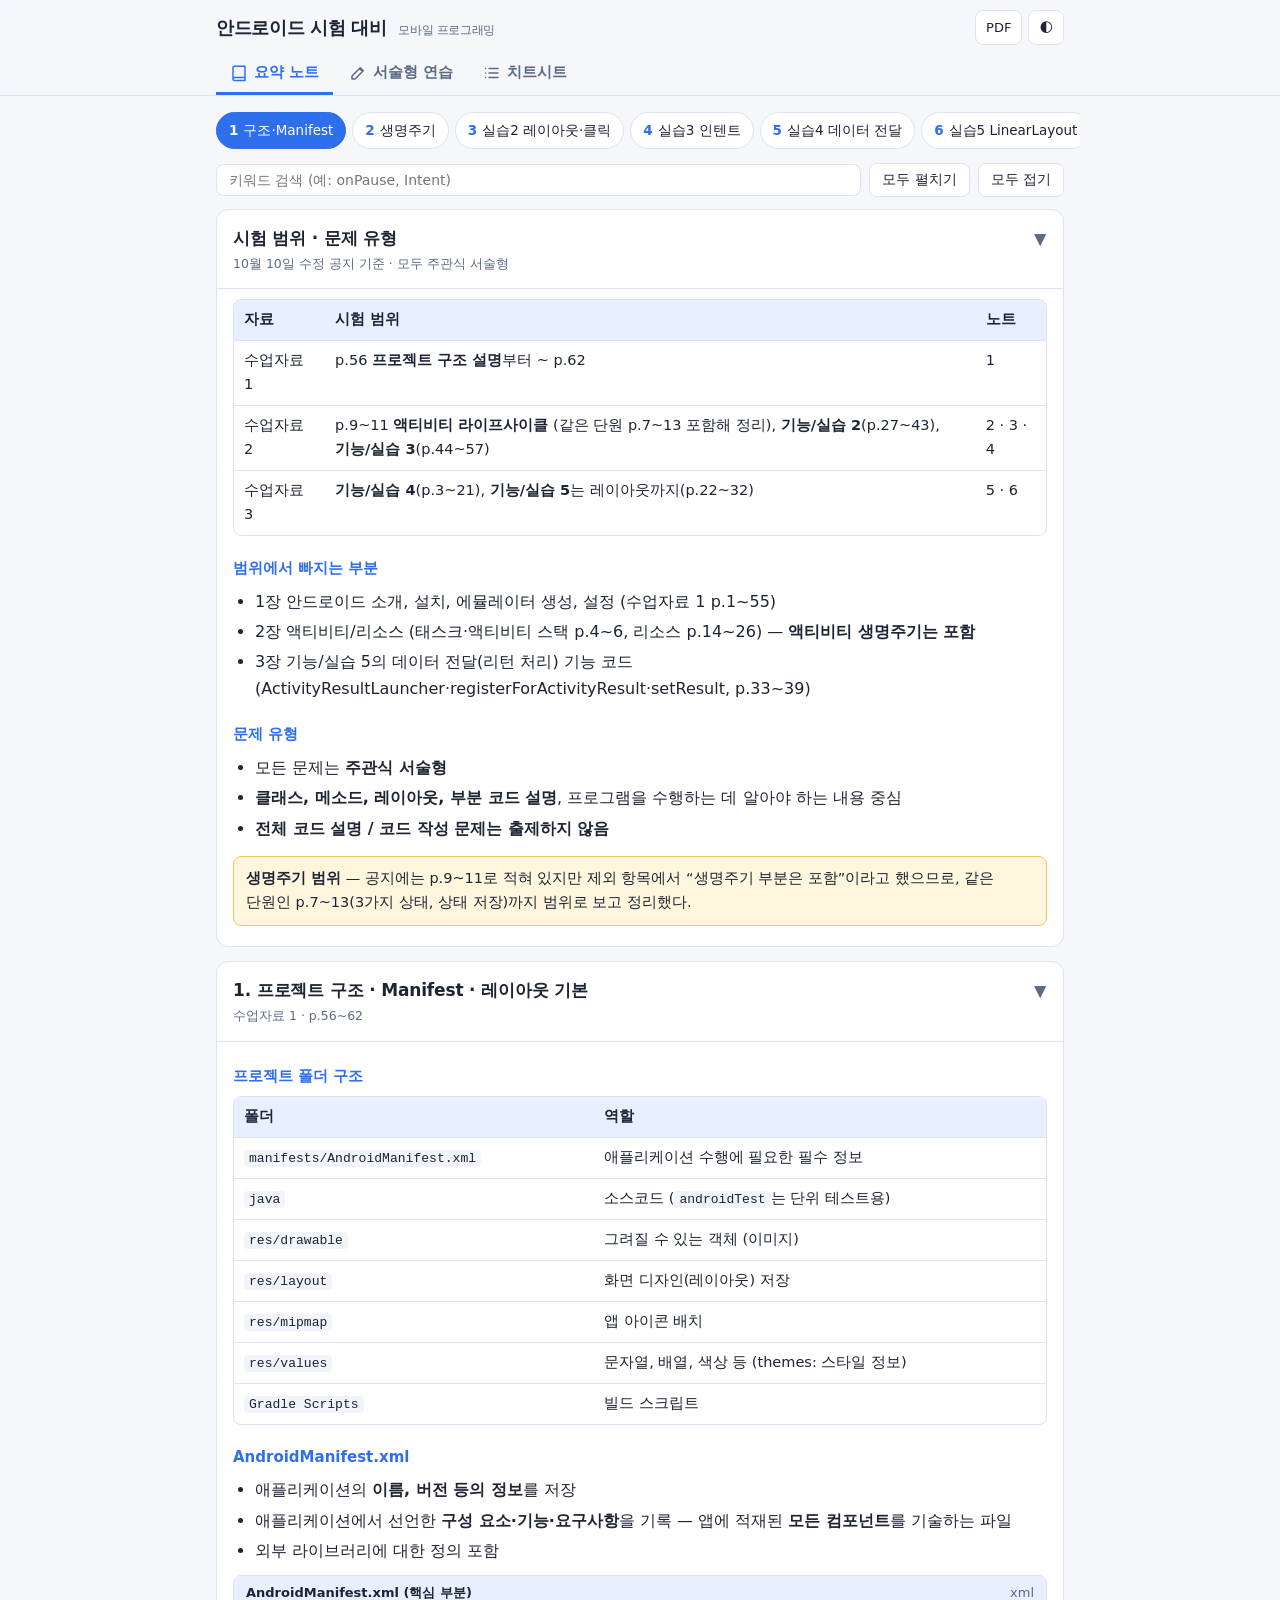
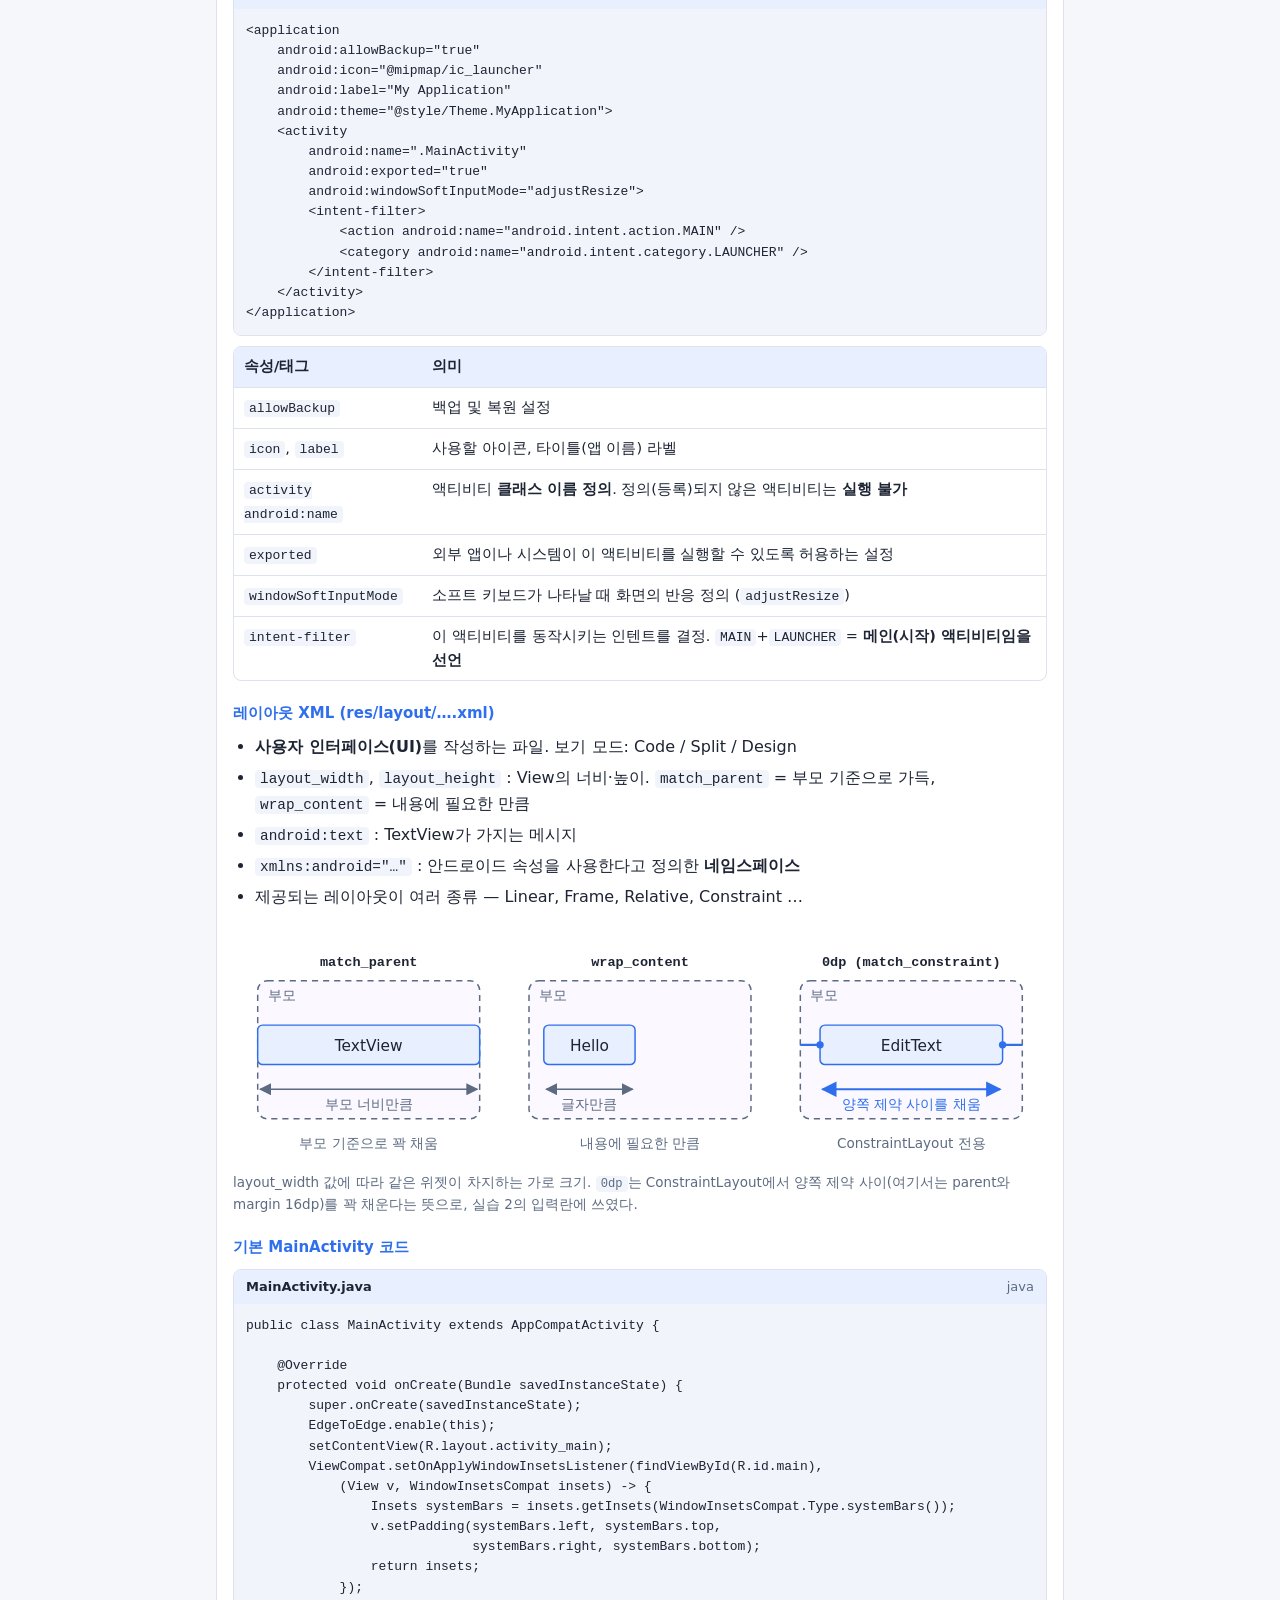
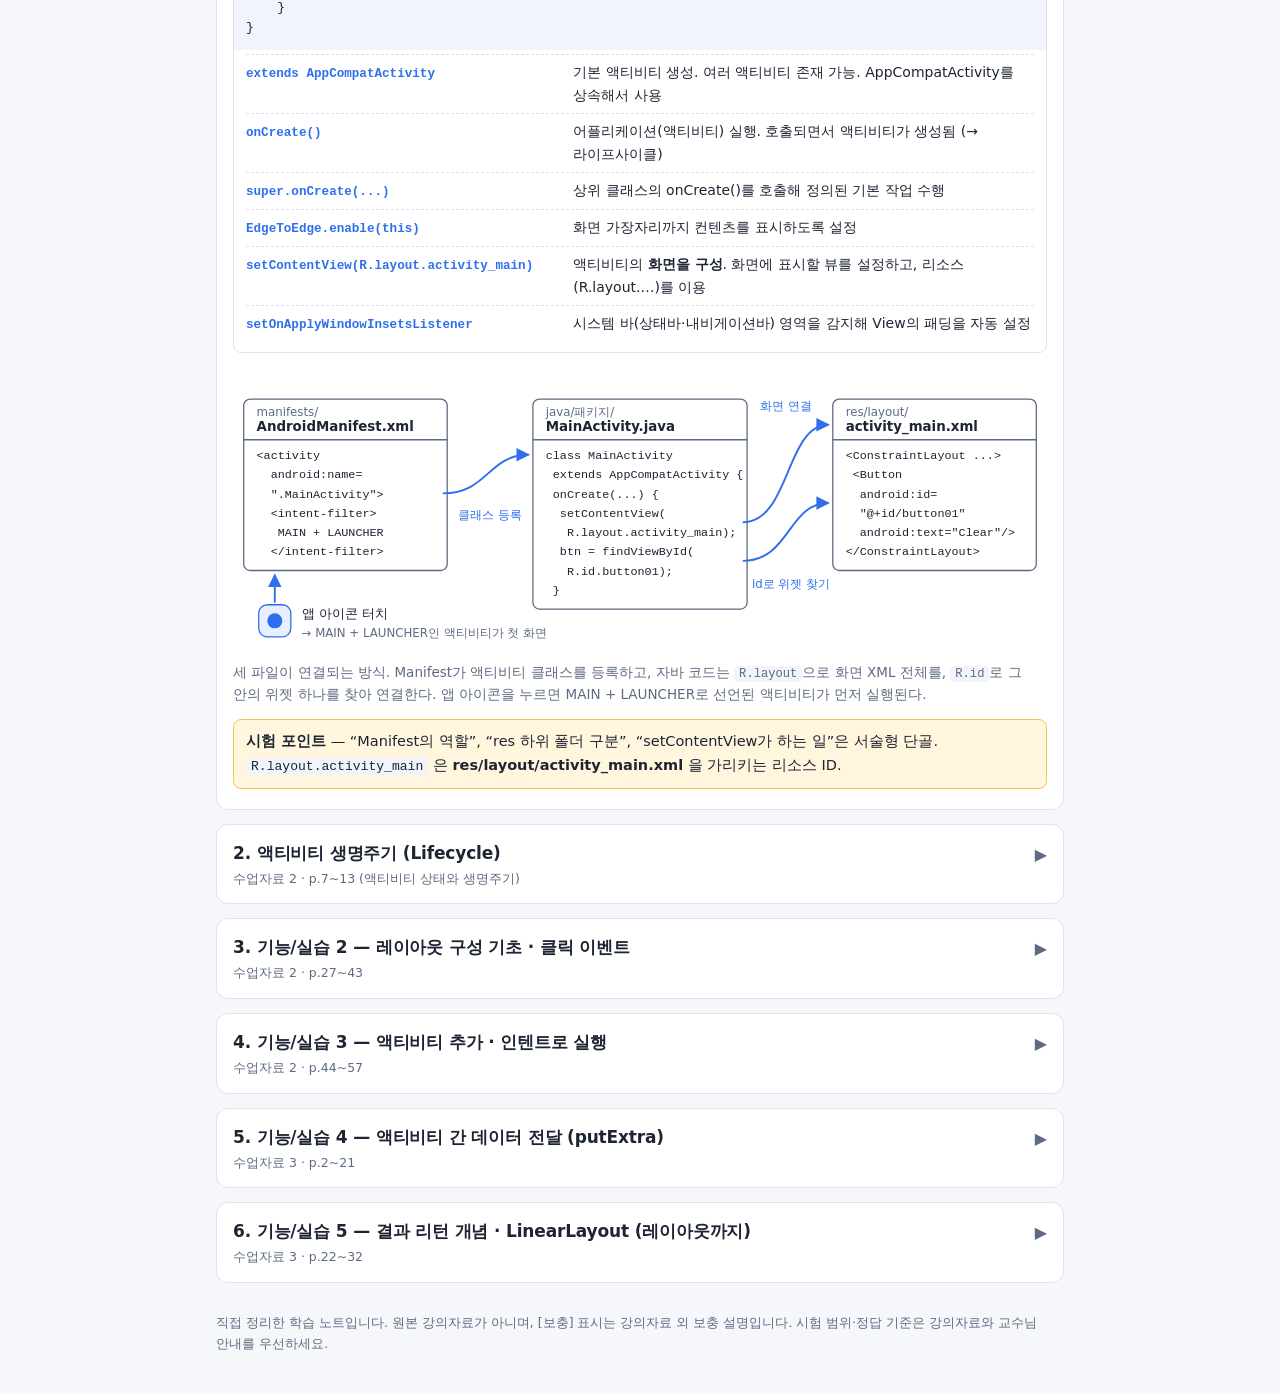
==== commit 8f221d01: "feat: 10월 10일 수정된 시험 범위 반영 - 요약 노트 맨 위에 시험 범위, 제외 항목, 문제 유형 카드 추가 - 생명주기 상태 저장(p.12~13)을 참고에서 정식 범위로" ====
--- a/index.html
+++ b/index.html
@@ -22,7 +22,7 @@
       <div class="top-row">
         <h1>안드로이드 시험 대비 <small>모바일 프로그래밍</small></h1>
         <div class="tools">
-          <a id="pdf-link" href="android-exam-study.pdf" target="_blank" rel="noopener">PDF</a>
+          <a id="pdf-link" href="android-exam-study-mobile.pdf" target="_blank" rel="noopener">PDF</a>
           <button id="theme" type="button" aria-label="테마 전환">🌓</button>
         </div>
       </div>
@@ -51,6 +51,7 @@
         <button class="chip" id="expand" type="button"><span class="lg">모두 </span>펼치기</button>
         <button class="chip" id="collapse" type="button"><span class="lg">모두 </span>접기</button>
       </div>
+      <div id="scope"></div>
       <div id="notes-list"></div>
     </section>
 
@@ -80,7 +81,6 @@
         <h4>PDF · 앱으로 쓰기</h4>
         <div class="dl-row">
           <a class="btn primary" href="android-exam-study-mobile.pdf" target="_blank" rel="noopener">휴대폰용 PDF</a>
-          <a class="btn" href="android-exam-study.pdf" target="_blank" rel="noopener">A4 인쇄용 PDF</a>
         </div>
         <p>브라우저 메뉴에서 <b>홈 화면에 추가</b>를 누르면 앱처럼 열리고, 한 번 열어 둔 뒤에는 인터넷이 없어도 볼 수 있어요. 진행 기록과 써 둔 답안은 이 기기 브라우저에만 저장돼요.</p>
       </section>
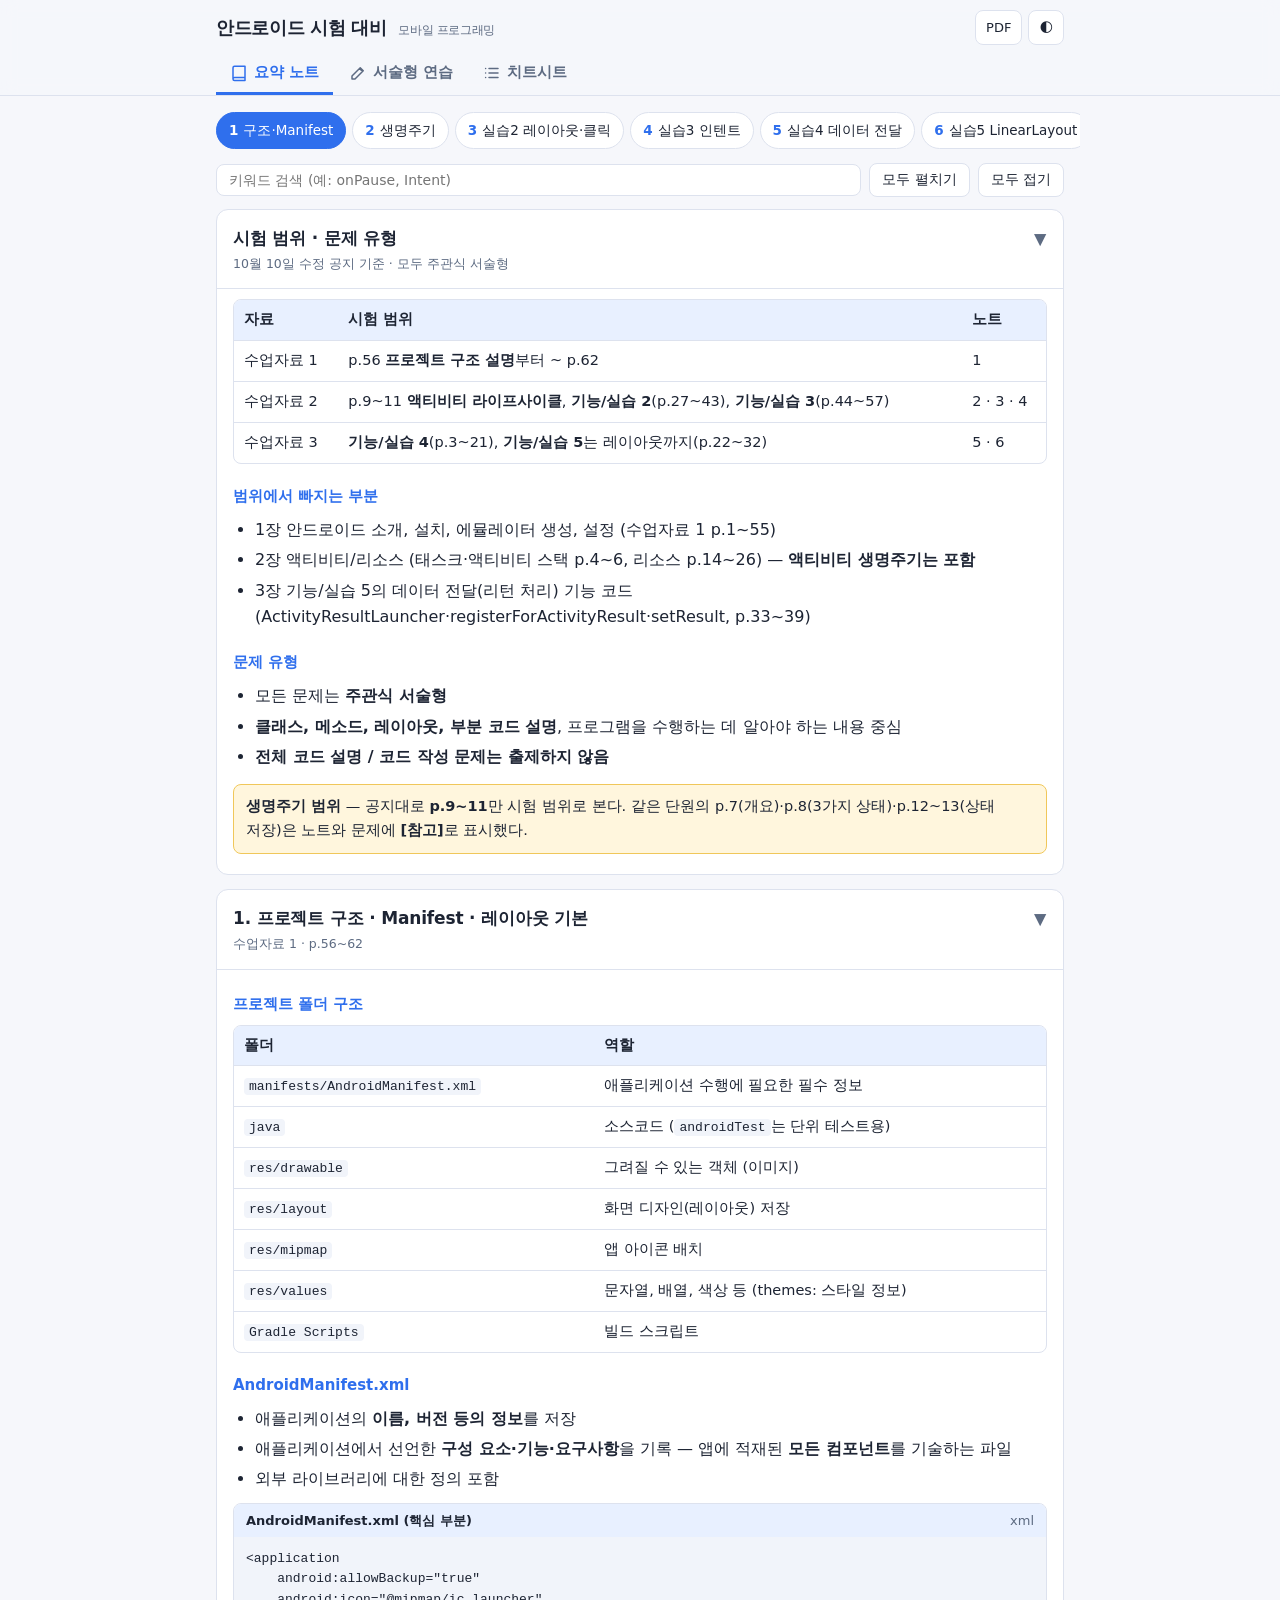
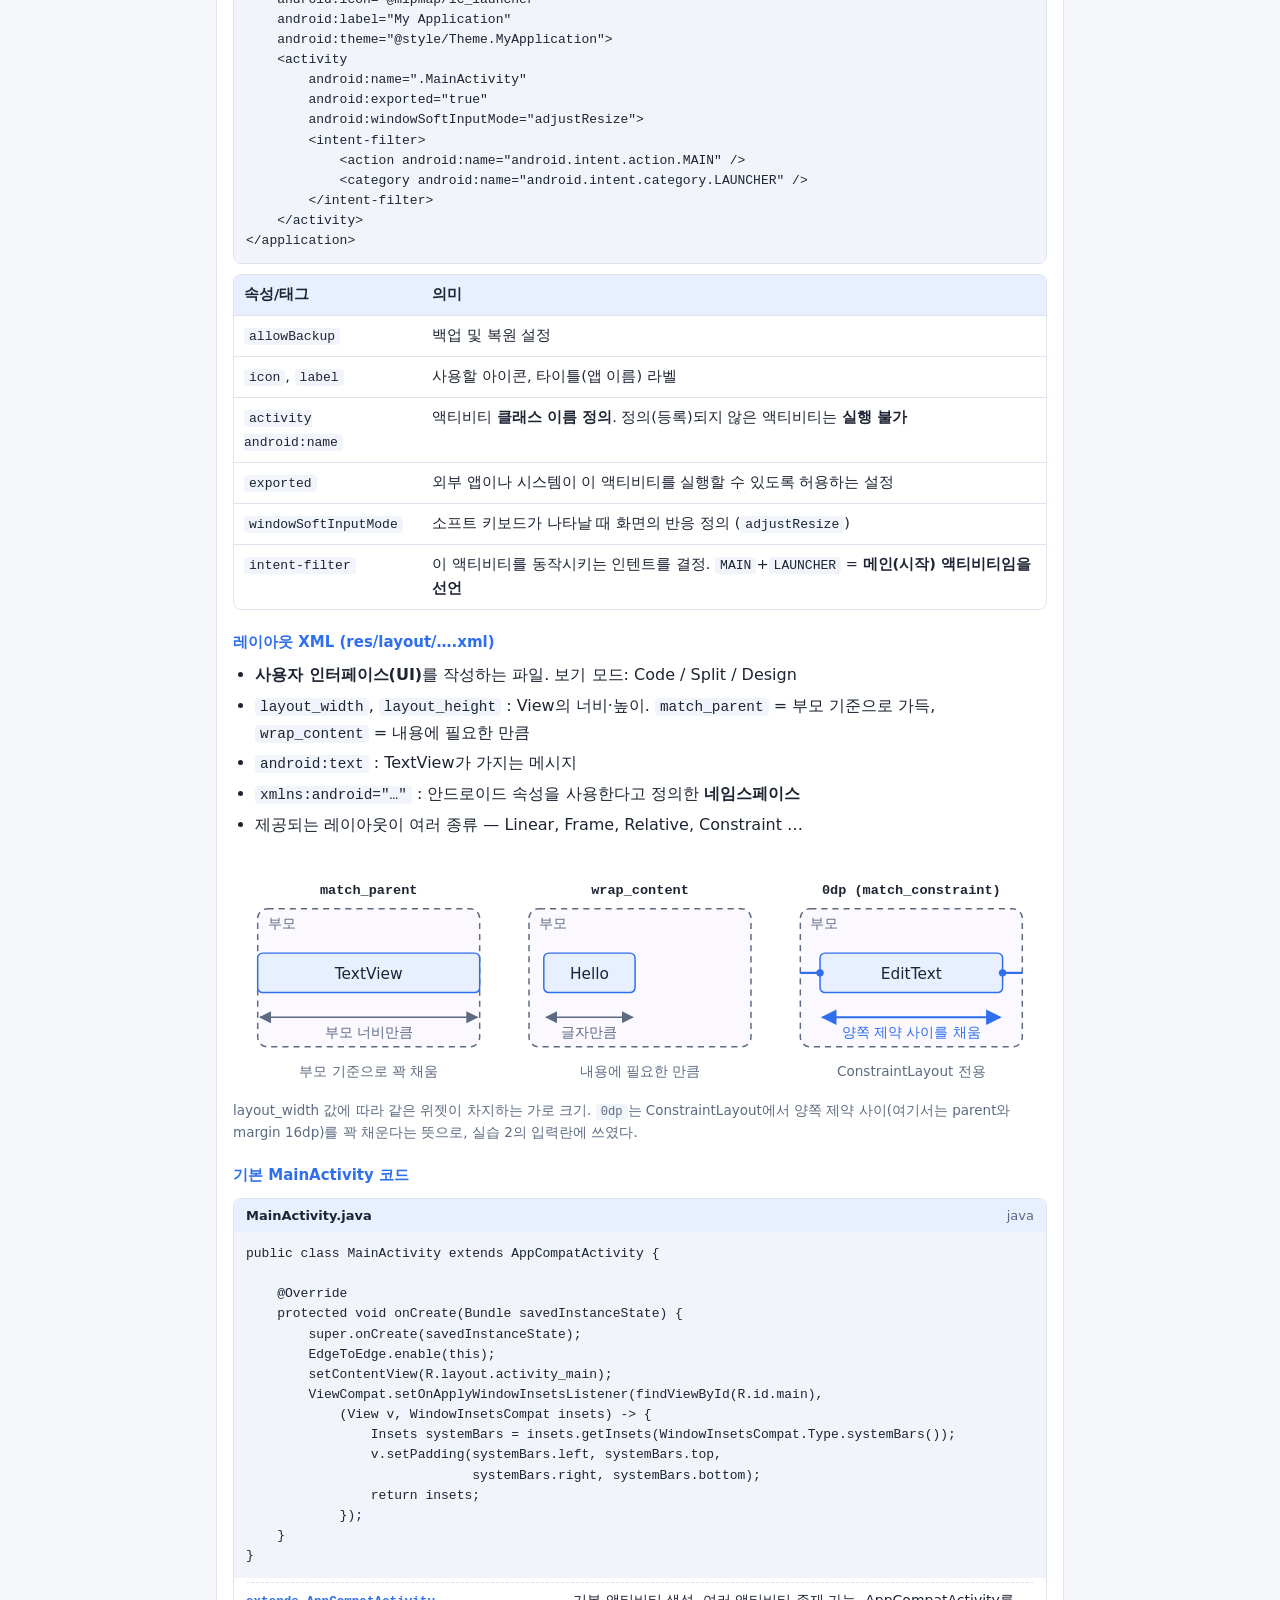
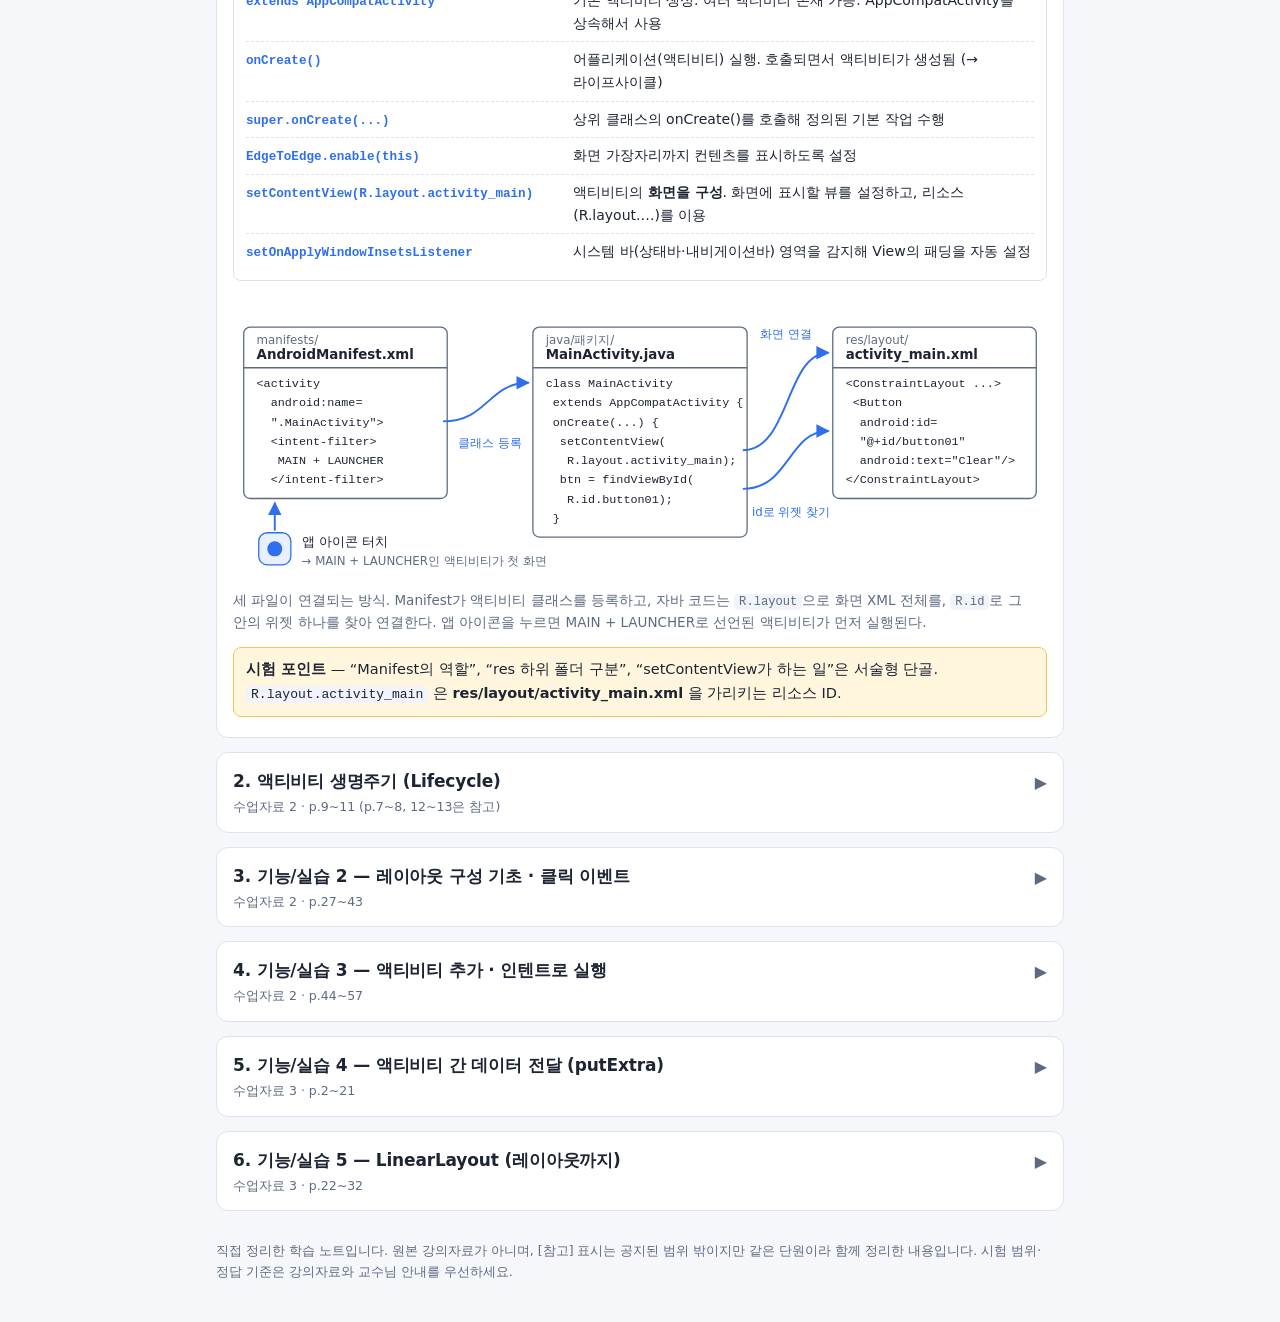
==== commit 0ee7b097: "fix: 강의자료 밖 내용 정리, 생명주기 범위를 공지대로 되돌림 - 생명주기 범위를 공지대로 p.9~11로 되돌리고 p.7·p.8·p.12~13은 [참고]로 표시 (Q7, Q14" ====
--- a/index.html
+++ b/index.html
@@ -87,7 +87,7 @@
     </section>
   </main>
 
-  <p class="foot">직접 정리한 학습 노트입니다. 원본 강의자료가 아니며, [보충] 표시는 강의자료 외 보충 설명입니다. 시험 범위·정답 기준은 강의자료와 교수님 안내를 우선하세요.</p>
+  <p class="foot">직접 정리한 학습 노트입니다. 원본 강의자료가 아니며, [참고] 표시는 공지된 범위 밖이지만 같은 단원이라 함께 정리한 내용입니다. 시험 범위·정답 기준은 강의자료와 교수님 안내를 우선하세요.</p>
 
   <script src="js/content.js"></script>
   <script src="js/diagrams.js"></script>
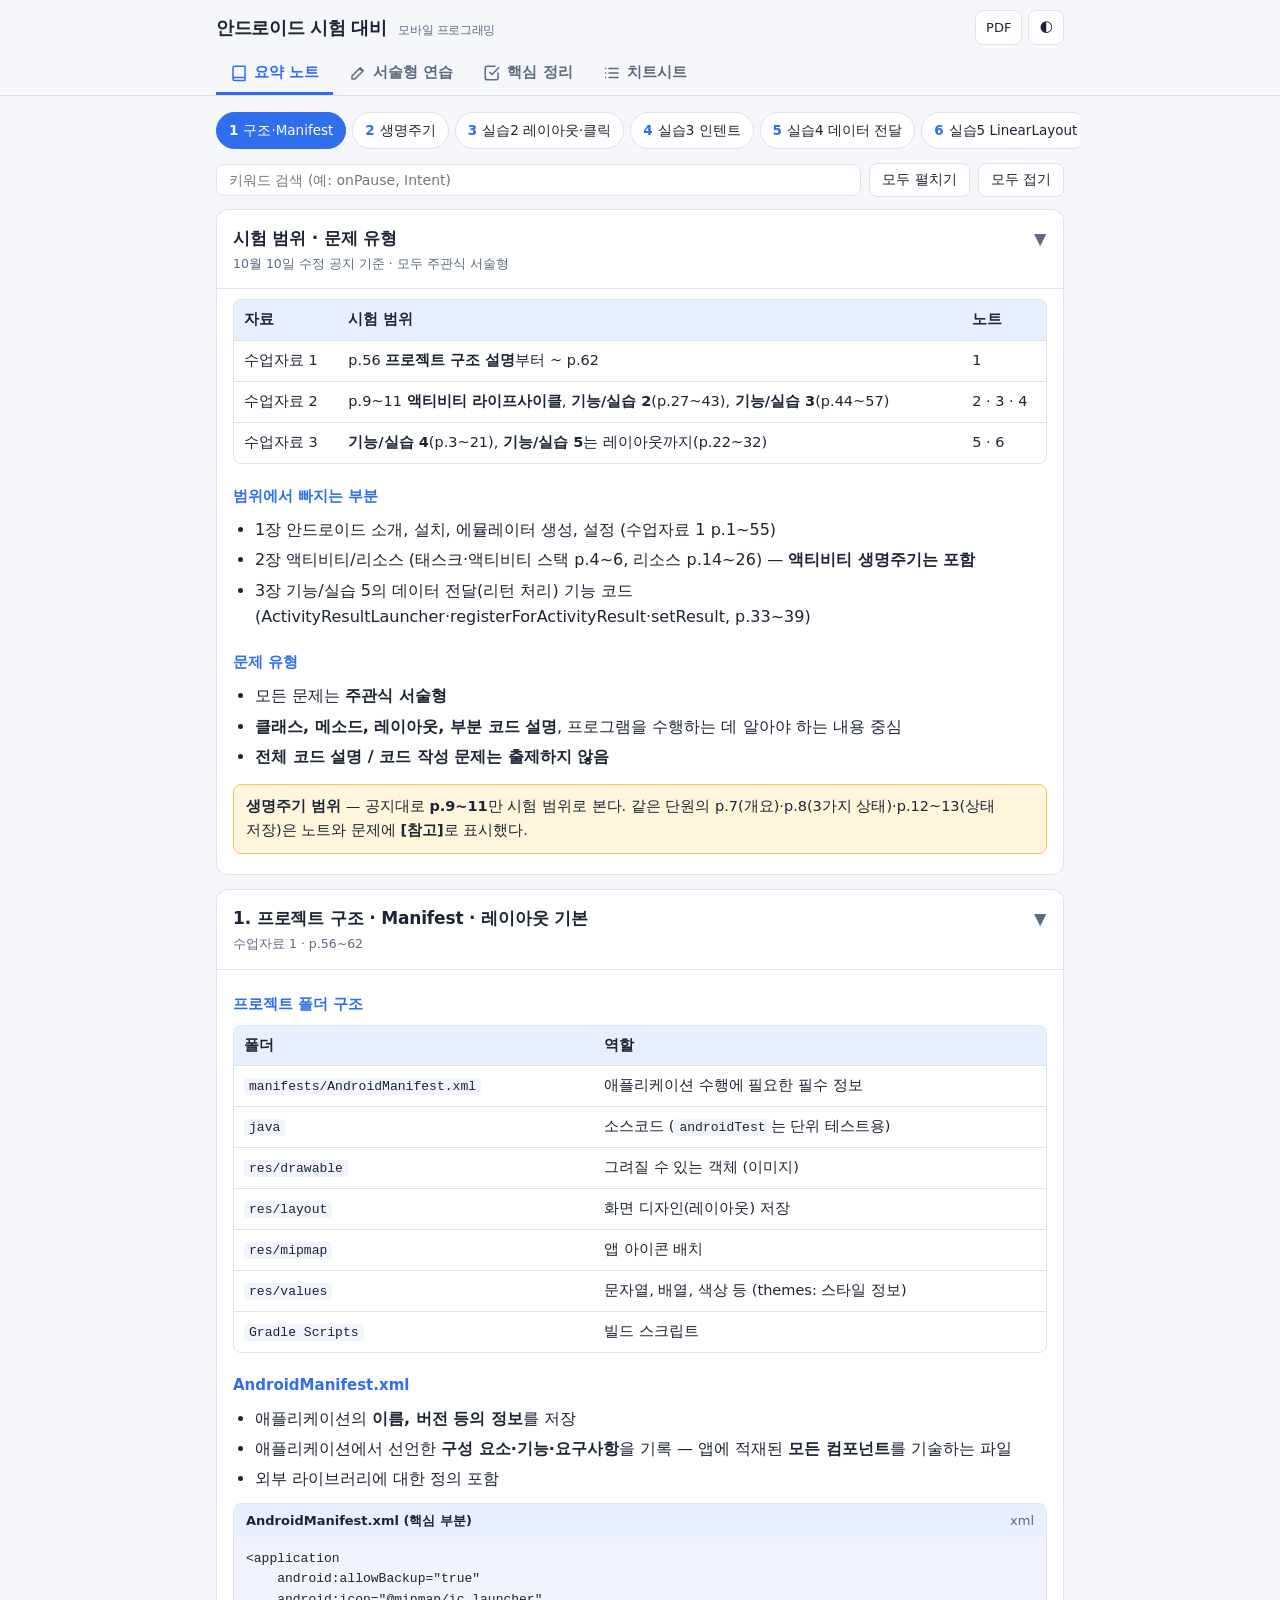
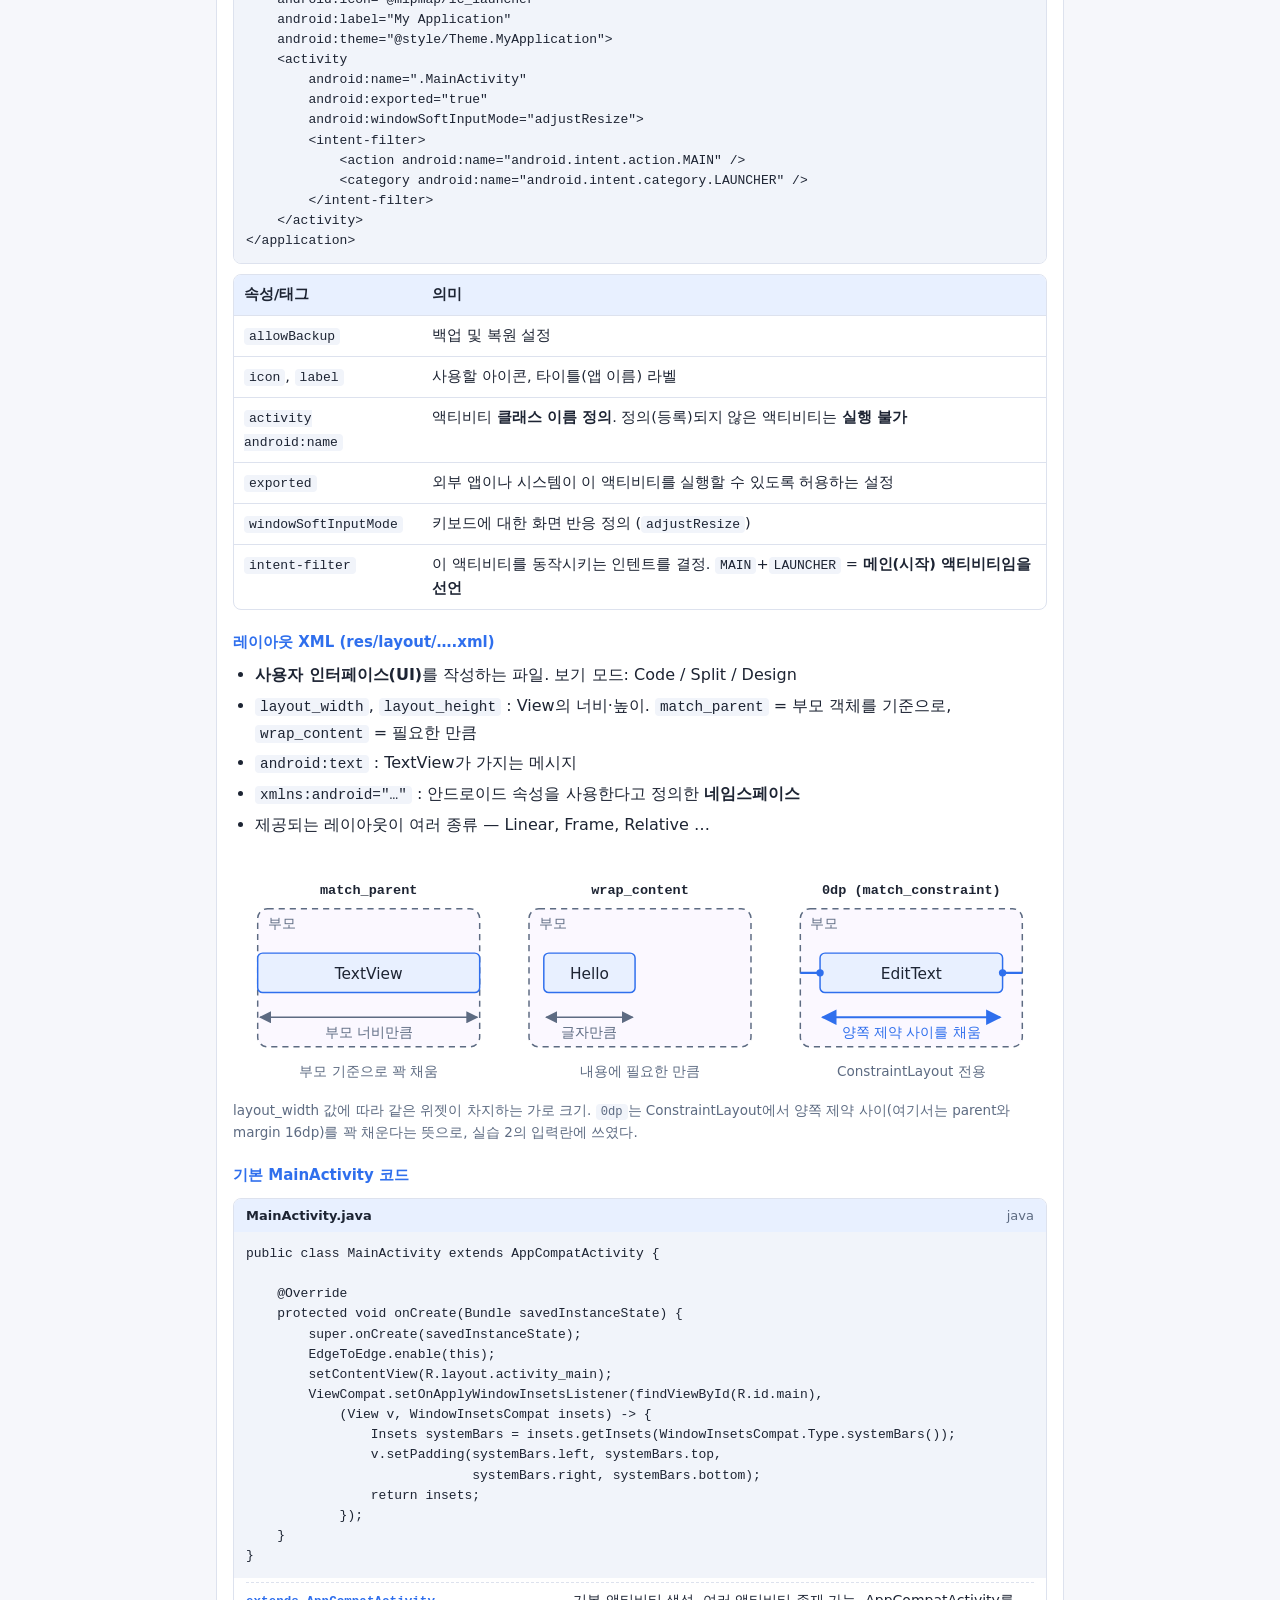
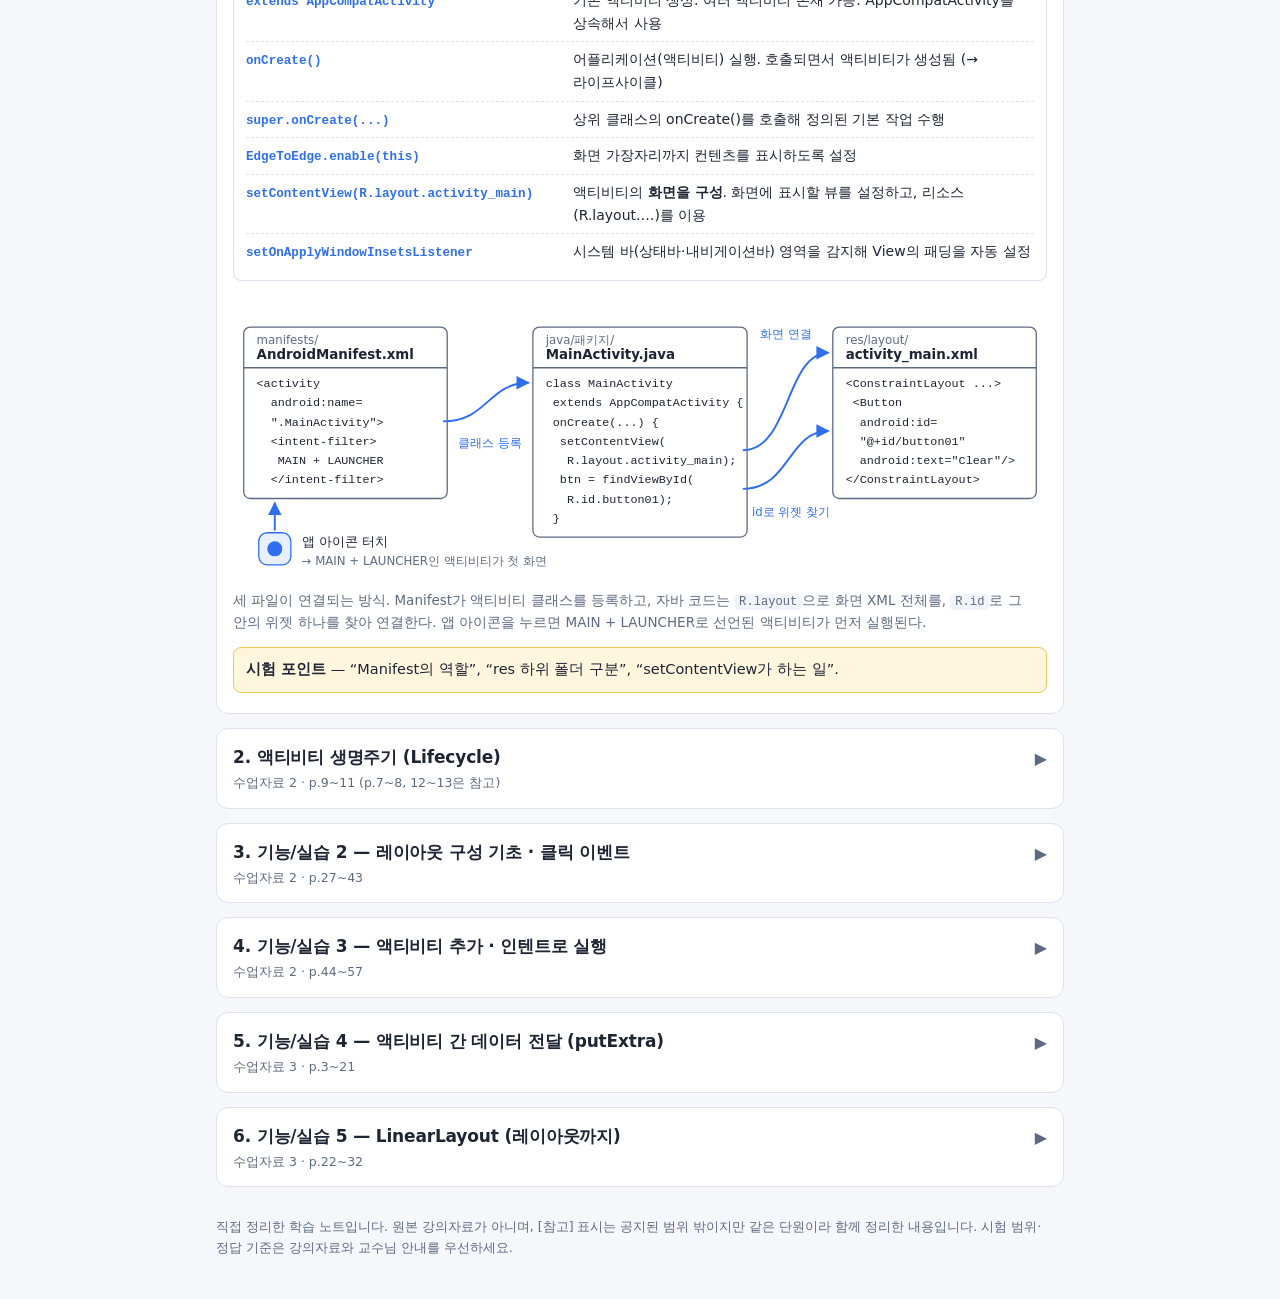
==== commit 0456e44d: "feat: 시험 직전 핵심 정리 탭 추가 - 32문항의 채점 포인트만 주제별로 모아 보는 탭 - 서술형 연습에서 표시한 상태로 전체 / 헷갈림만 / 이해함 빼고 골라 보기 - 오프" ====
--- a/index.html
+++ b/index.html
@@ -34,6 +34,10 @@
         <button class="tab" role="tab" data-tab="quiz" aria-selected="false">
           <svg viewBox="0 0 24 24" aria-hidden="true"><path d="M4 20h4L19 9l-4-4L4 16zM14 6l4 4"/></svg>
           <span>서술형 연습</span>
+        </button>
+        <button class="tab" role="tab" data-tab="final" aria-selected="false">
+          <svg viewBox="0 0 24 24" aria-hidden="true"><path d="M9 11l3 3L21 5M20 12v7a2 2 0 0 1-2 2H5a2 2 0 0 1-2-2V5a2 2 0 0 1 2-2h11"/></svg>
+          <span>핵심 정리</span>
         </button>
         <button class="tab" role="tab" data-tab="cheat" aria-selected="false">
           <svg viewBox="0 0 24 24" aria-hidden="true"><path d="M8 6h12M8 12h12M8 18h12M3.5 6h.01M3.5 12h.01M3.5 18h.01"/></svg>
@@ -75,6 +79,17 @@
       <div class="bar" style="justify-content:flex-end"><button class="chip" id="reset" type="button">기록 초기화</button></div>
     </section>
 
+    <section class="panel" id="panel-final" hidden>
+      <p class="final-note">시험 직전에 훑어보도록 32문항의 <b>채점 포인트</b>만 모았어요. 서술형 연습에서 표시한 상태로 골라 볼 수 있어요.</p>
+      <div class="bar">
+        <button class="chip" data-ffilter="all" aria-pressed="true" type="button">전체</button>
+        <button class="chip" data-ffilter="bad" aria-pressed="false" type="button">헷갈림만</button>
+        <button class="chip" data-ffilter="notok" aria-pressed="false" type="button">이해함 빼고</button>
+        <span class="stats" id="final-stats"></span>
+      </div>
+      <div id="final-list"></div>
+    </section>
+
     <section class="panel" id="panel-cheat" hidden>
       <div id="cheat-list"></div>
       <section class="cheat downloads">
--- a/css/style.css
+++ b/css/style.css
@@ -263,6 +263,18 @@
 .empty { text-align: center; color: var(--muted); padding: 40px 0; }
 
 .cheat { margin-bottom: 14px; }
+
+/* 핵심 정리 */
+.final-note { margin: 0 0 10px; color: var(--muted); font-size: 14px; }
+.final { padding: 12px 16px 4px; }
+.final-h { margin: 0 0 4px; }
+.fq { padding: 10px 0; border-top: 1px solid var(--line); }
+.final-h + .fq { border-top: 0; padding-top: 4px; }
+.fq-h { display: flex; gap: 8px; align-items: baseline; }
+.fq-h .q-num { flex: none; font-weight: 700; color: var(--brand); }
+.fq-q { flex: 1; font-weight: 600; font-size: 14.5px; }
+.fq ul { margin: 6px 0 0; padding-left: 20px; font-size: 14.5px; }
+.fq li { margin: 3px 0; }
 .foot { max-width: 880px; margin: 0 auto; padding: 0 16px 40px; color: var(--muted); font-size: 12.5px; }
 
 /* 주제 바로가기 */
